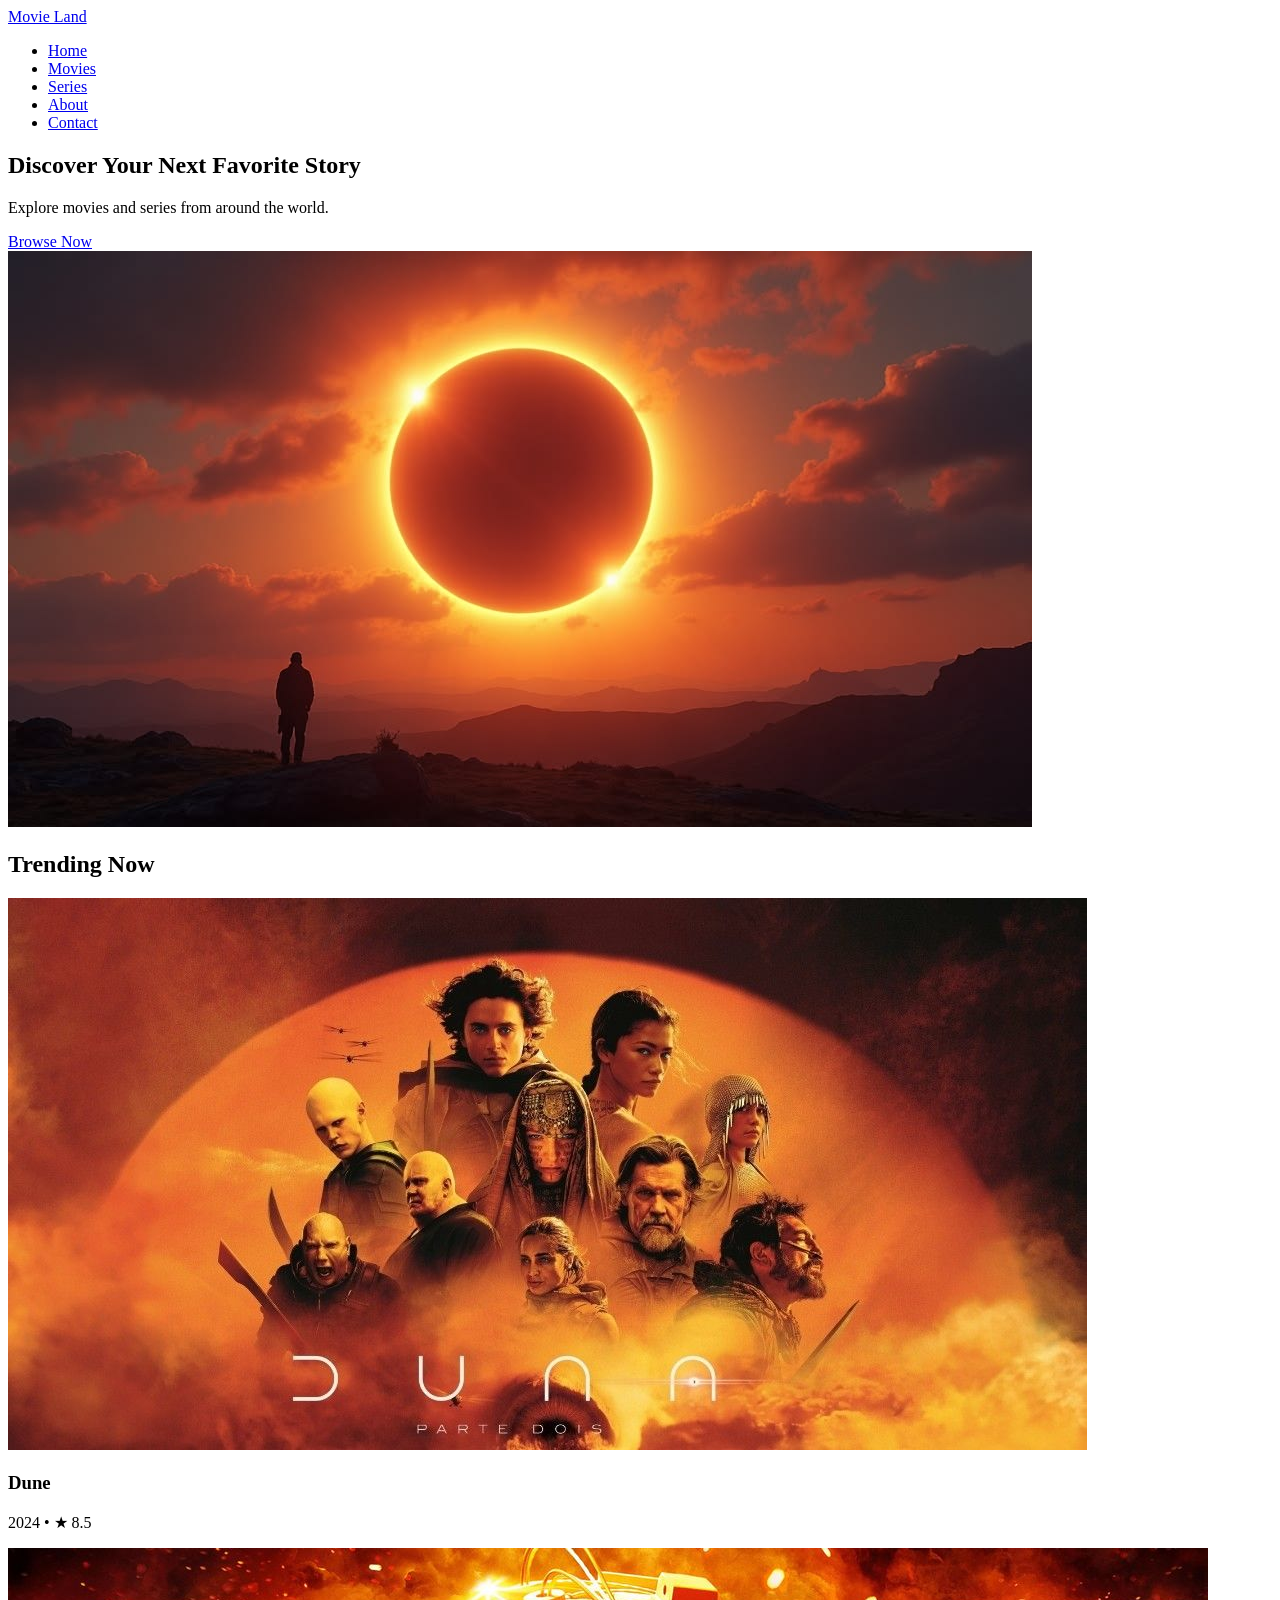
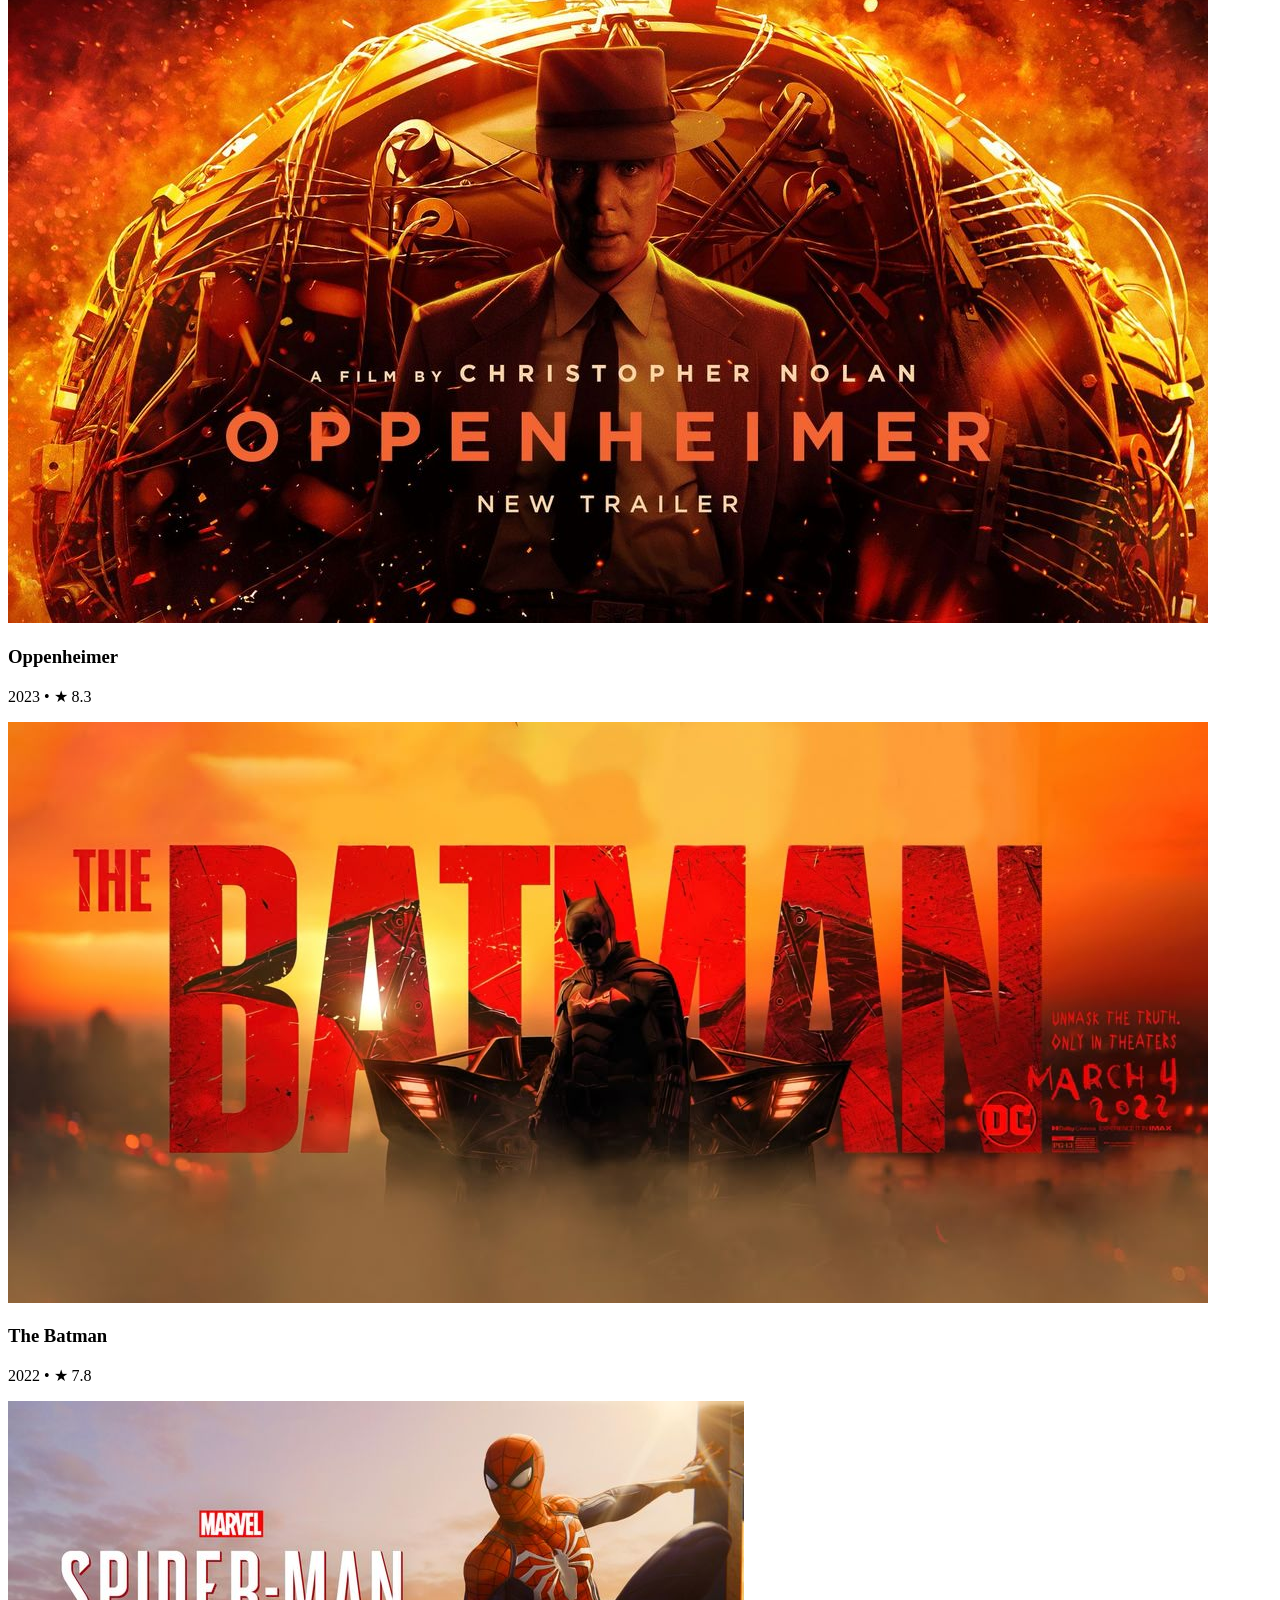
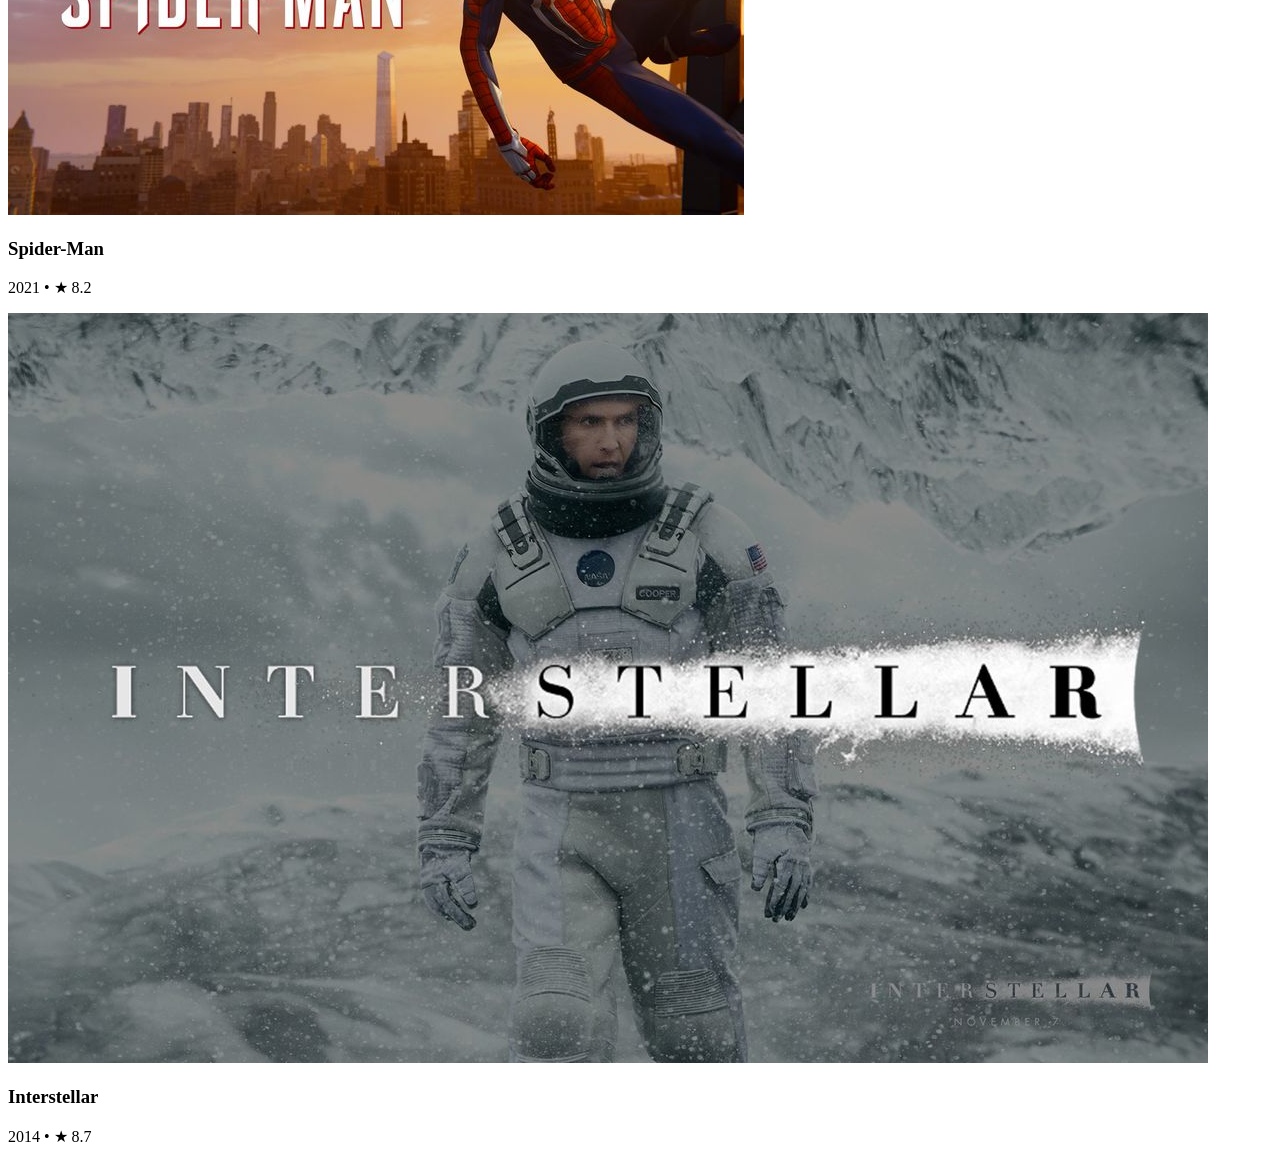
==== index.html @ 24bad9d4 "Add Home page with hero, trending movies" ====
<!DOCTYPE html>
<html lang="en">
<head>
  <meta charset="UTF-8">
  <meta name="viewport" content="width=device-width, initial-scale=1">
  <meta name="description" content="Movie Land - discover trending movies and popular series.">
  <title>Home | Movie Land</title>
  <link rel="preconnect" href="https://fonts.googleapis.com">
  <link rel="preconnect" href="https://fonts.gstatic.com" crossorigin>
  <link href="https://fonts.googleapis.com/css2?family=Inter:wght@400;600;700&display=swap" rel="stylesheet">
  <link href="css/style.css" rel="stylesheet">
</head>
<body>

  <header class="site-header">
    <div class="container">
      <a class="brand" href="index.html">Movie Land</a>
      <nav aria-label="Main navigation">
        <ul class="nav-list">
          <li><a class="active" aria-current="page" href="index.html">Home</a></li>
          <li><a href="movies.html">Movies</a></li>
          <li><a href="series.html">Series</a></li>
          <li><a href="about.html">About</a></li>
          <li><a href="contact.html">Contact</a></li>
        </ul>
      </nav>
    </div>
  </header>

  <main>
    <section class="hero">
      <div class="container hero-inner">
        <div class="hero-text">
          <h1>Discover Your Next Favorite Story</h1>
          <p class="lead-text">Explore movies and series from around the world.</p>
          <a class="btn-accent" href="movies.html">Browse Now</a>
        </div>
        <img class="artwork hero-img" src="images/front.jpg" alt="A lone traveler on a dark mountain ridge under an eclipse">
      </div>
    </section>

    <section class="container section" id="trending">
      <h2 class="section-title">Trending Now</h2>
      <div class="card-grid">
        <article class="movie-card">
          <img class="artwork" src="images/Dune2.jpg" alt="Poster of Dune: Part Two">
          <h3>Dune</h3>
          <p class="card-meta">2024 &bull; <span class="star">&#9733;</span> 8.5</p>
        </article>
        <article class="movie-card">
          <img class="artwork" src="images/oppenheimer.jpg" alt="Poster of Oppenheimer">
          <h3>Oppenheimer</h3>
          <p class="card-meta">2023 &bull; <span class="star">&#9733;</span> 8.3</p>
        </article>
        <article class="movie-card">
          <img class="artwork" src="images/The_Batman.jpg" alt="Poster of The Batman">
          <h3>The Batman</h3>
          <p class="card-meta">2022 &bull; <span class="star">&#9733;</span> 7.8</p>
        </article>
        <article class="movie-card">
          <img class="artwork" src="images/Spider_Man.jpg" alt="Poster of Spider-Man: No Way Home">
          <h3>Spider-Man</h3>
          <p class="card-meta">2021 &bull; <span class="star">&#9733;</span> 8.2</p>
        </article>
        <article class="movie-card">
          <img class="artwork" src="images/Interstellar.jpg" alt="Poster of Interstellar">
          <h3>Interstellar</h3>
          <p class="card-meta">2014 &bull; <span class="star">&#9733;</span> 8.7</p>
        </article>
      </div>
    </section>

    
  </main>

 

</body>
</html>
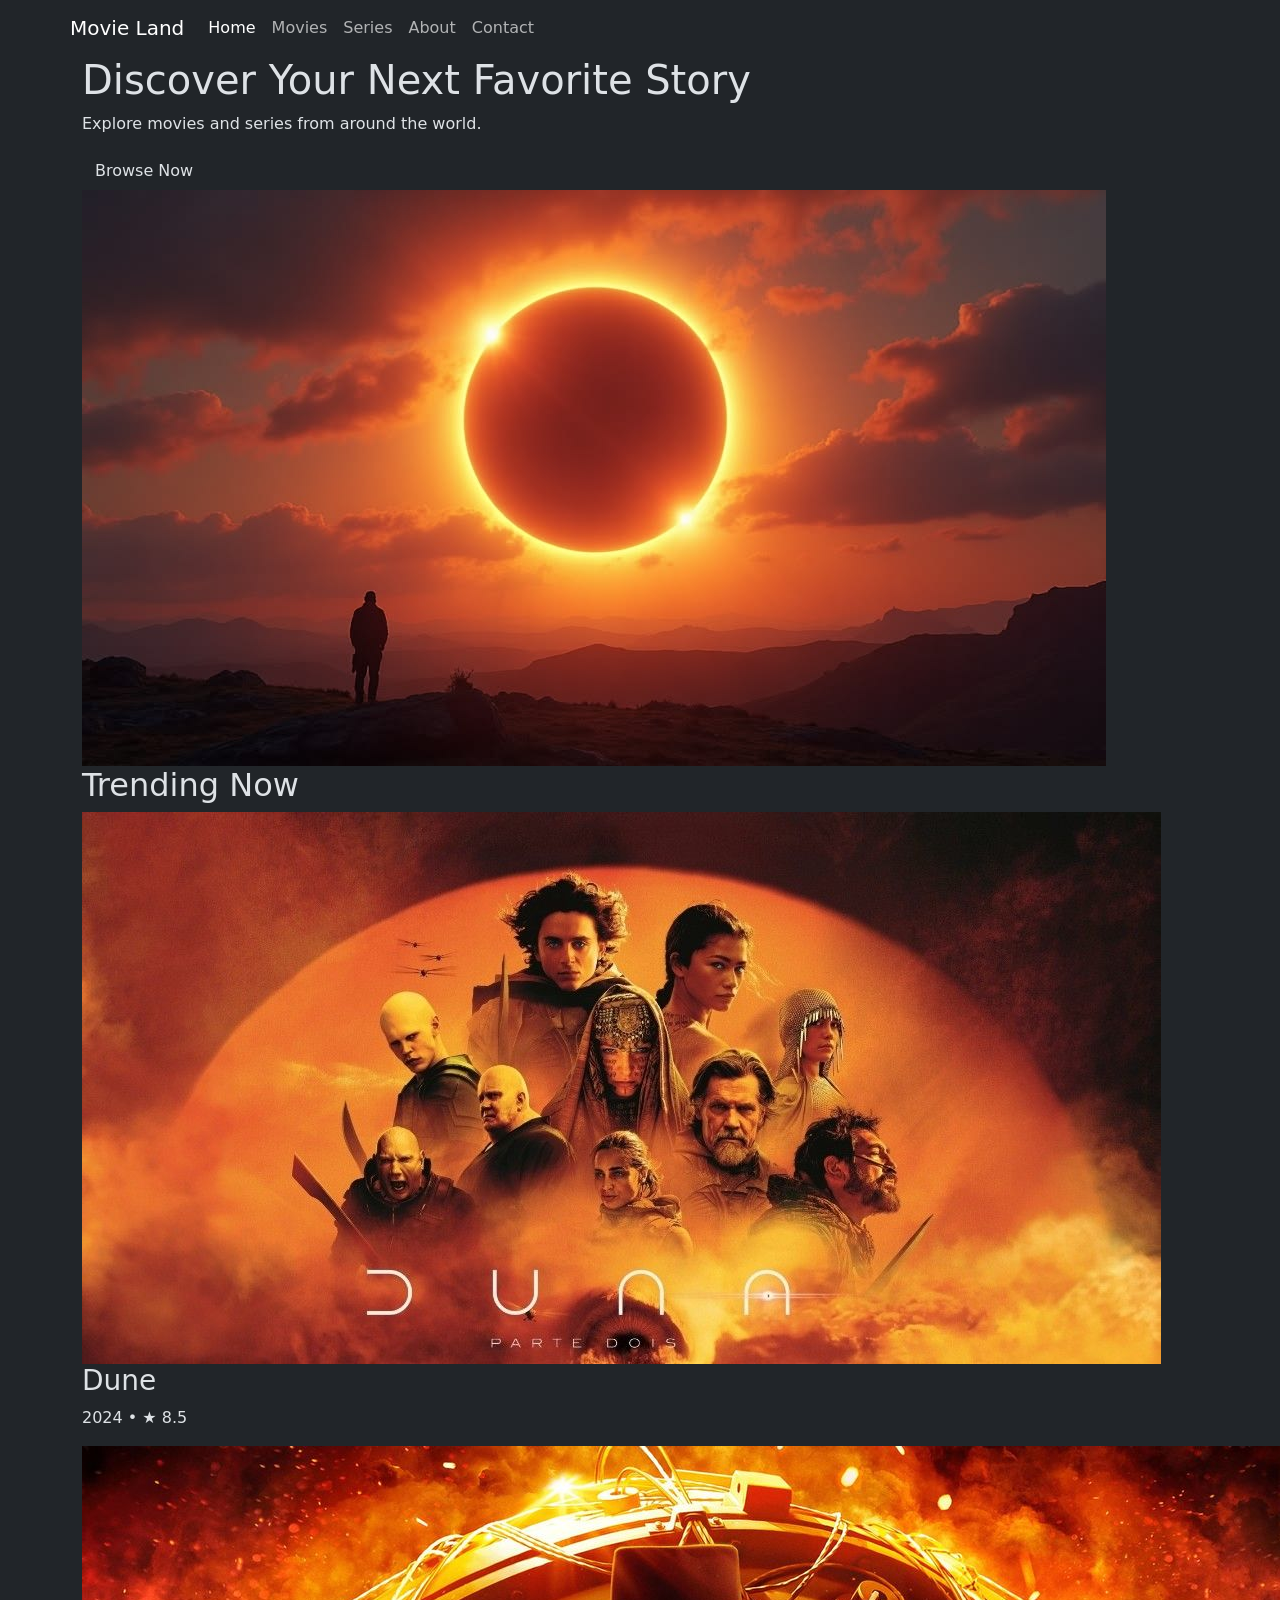
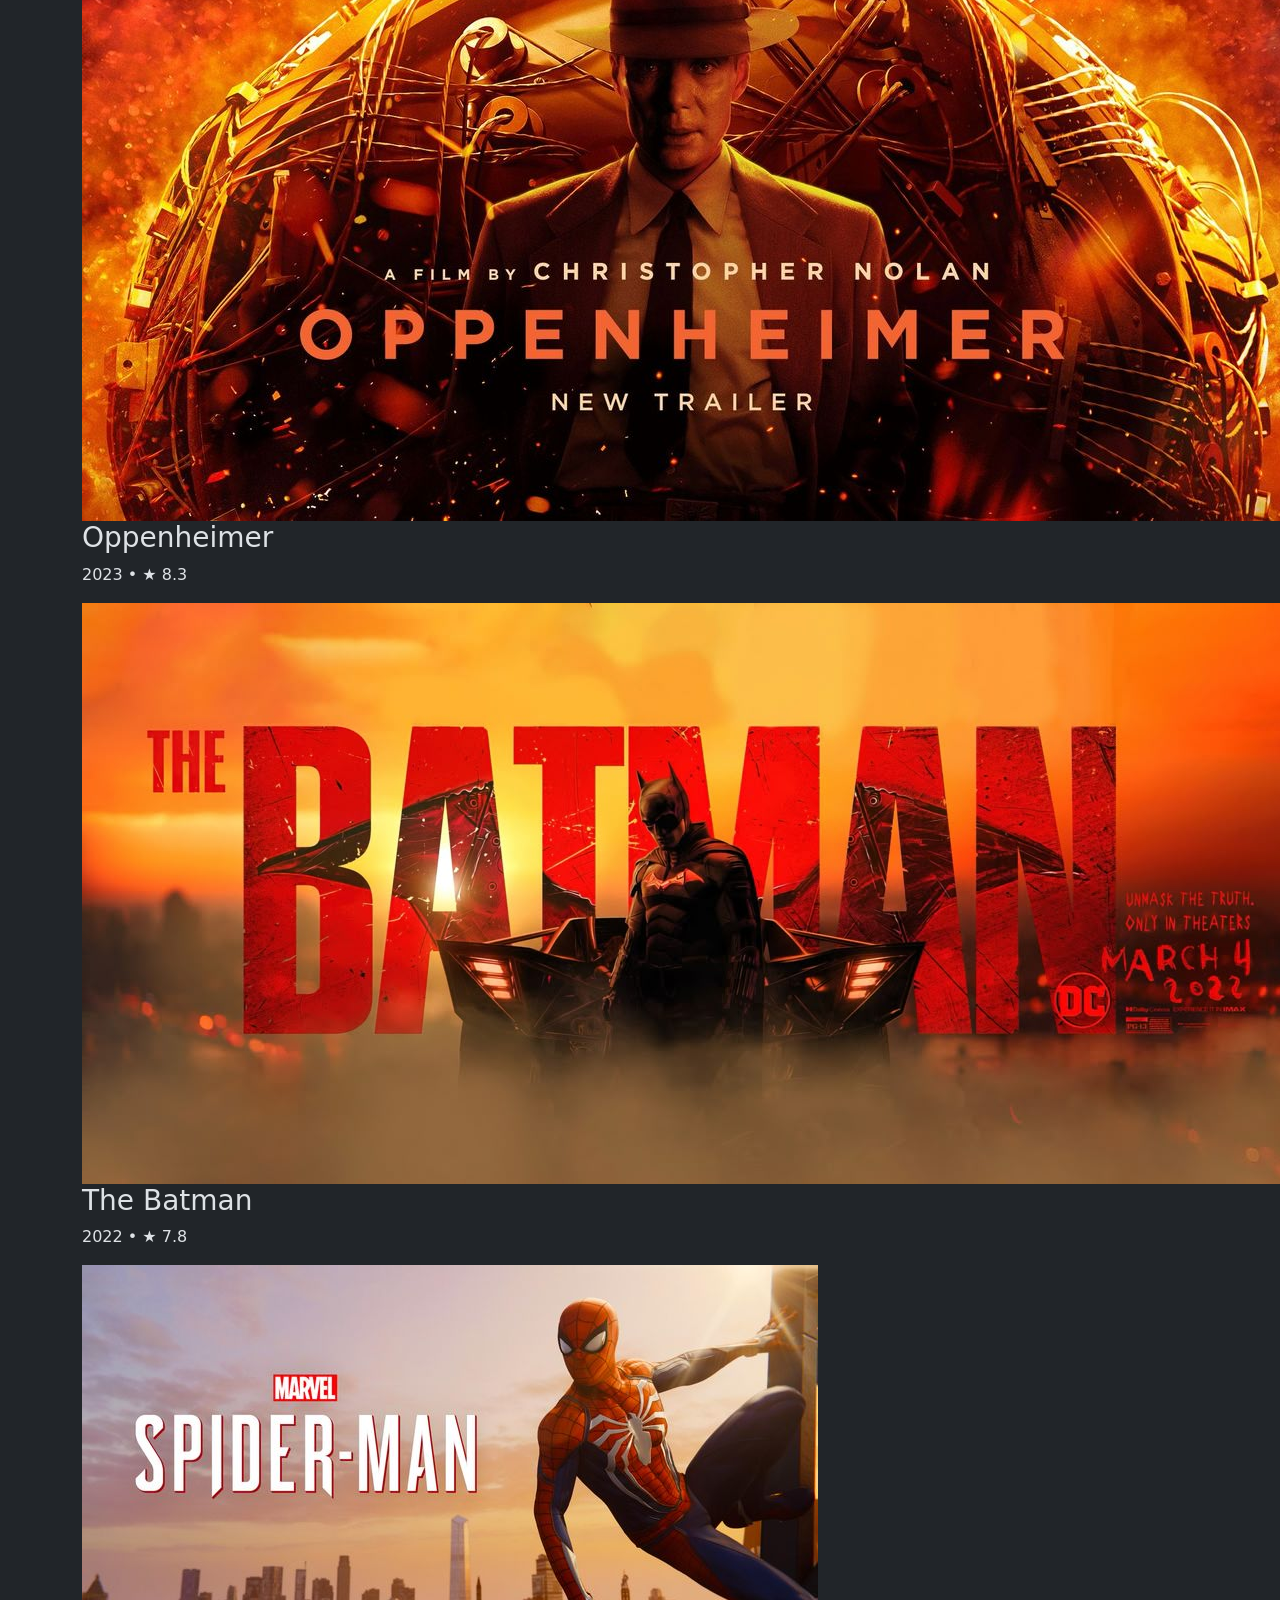
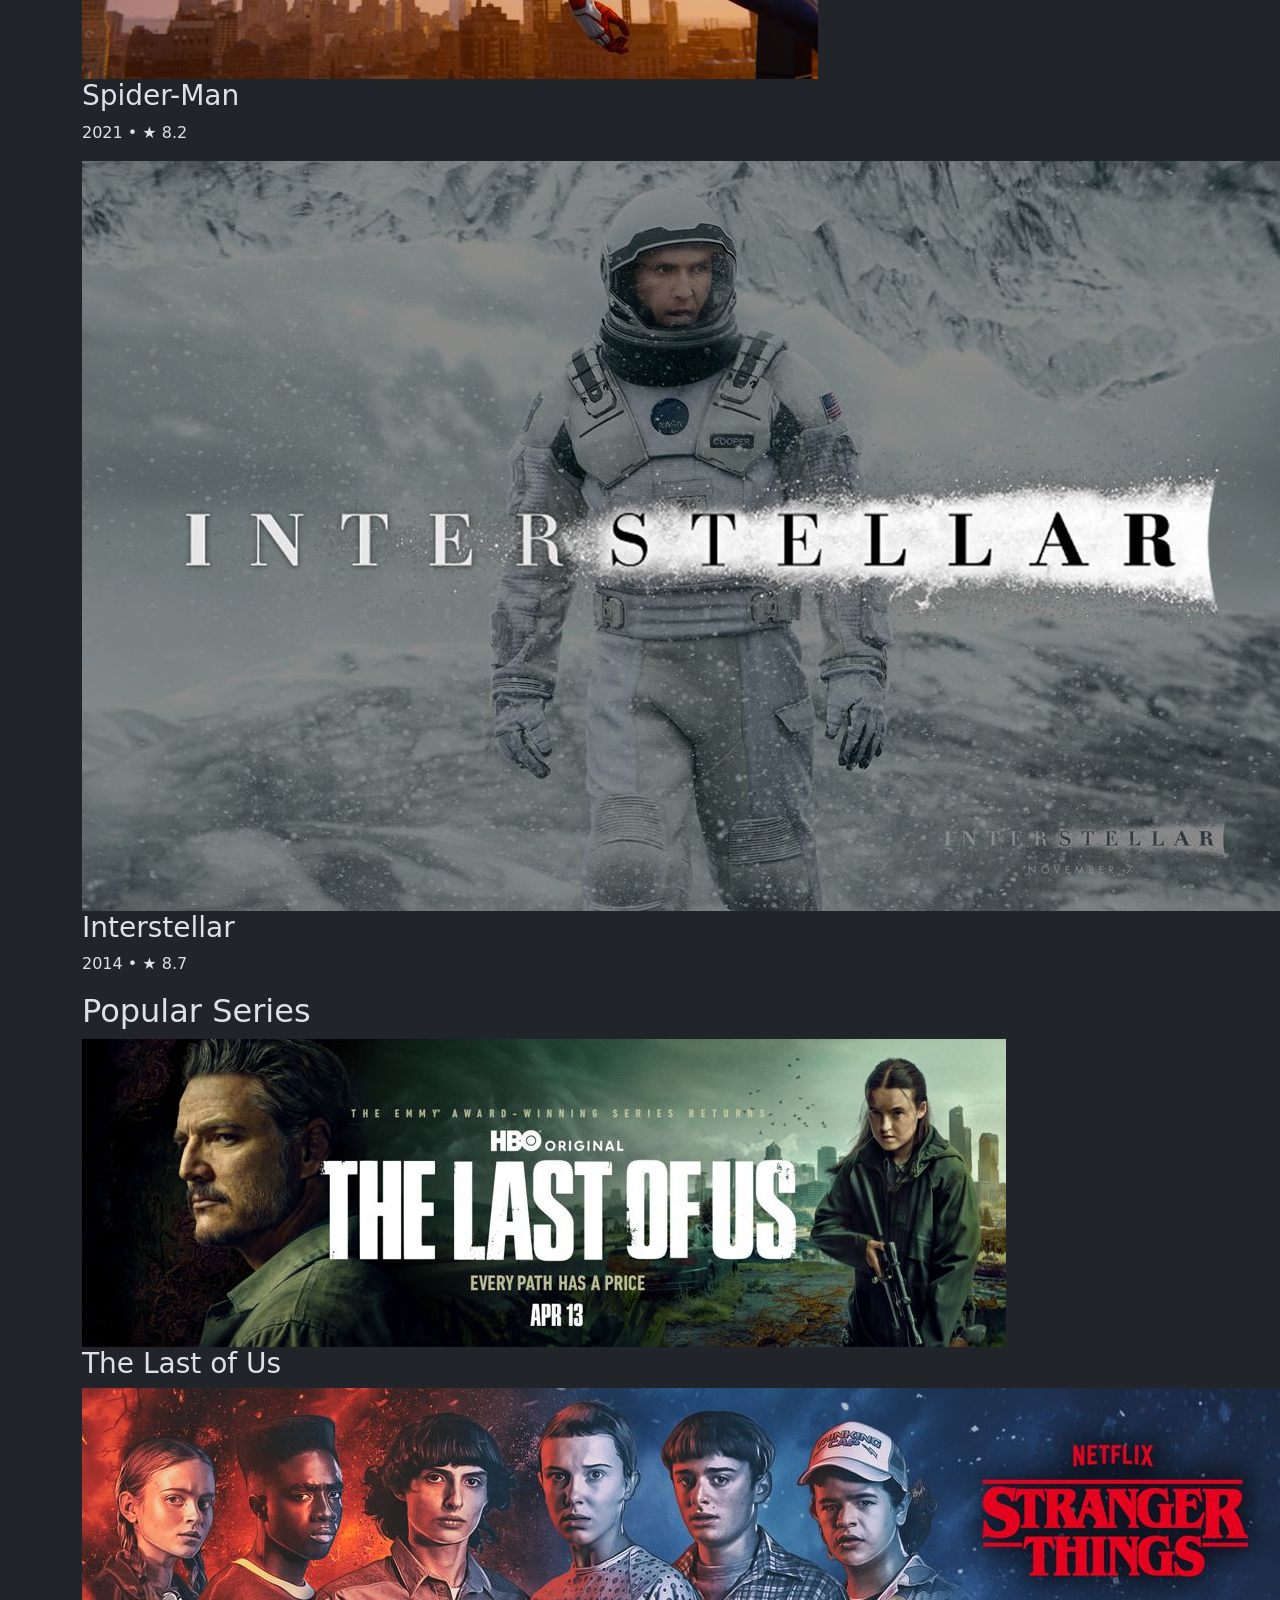
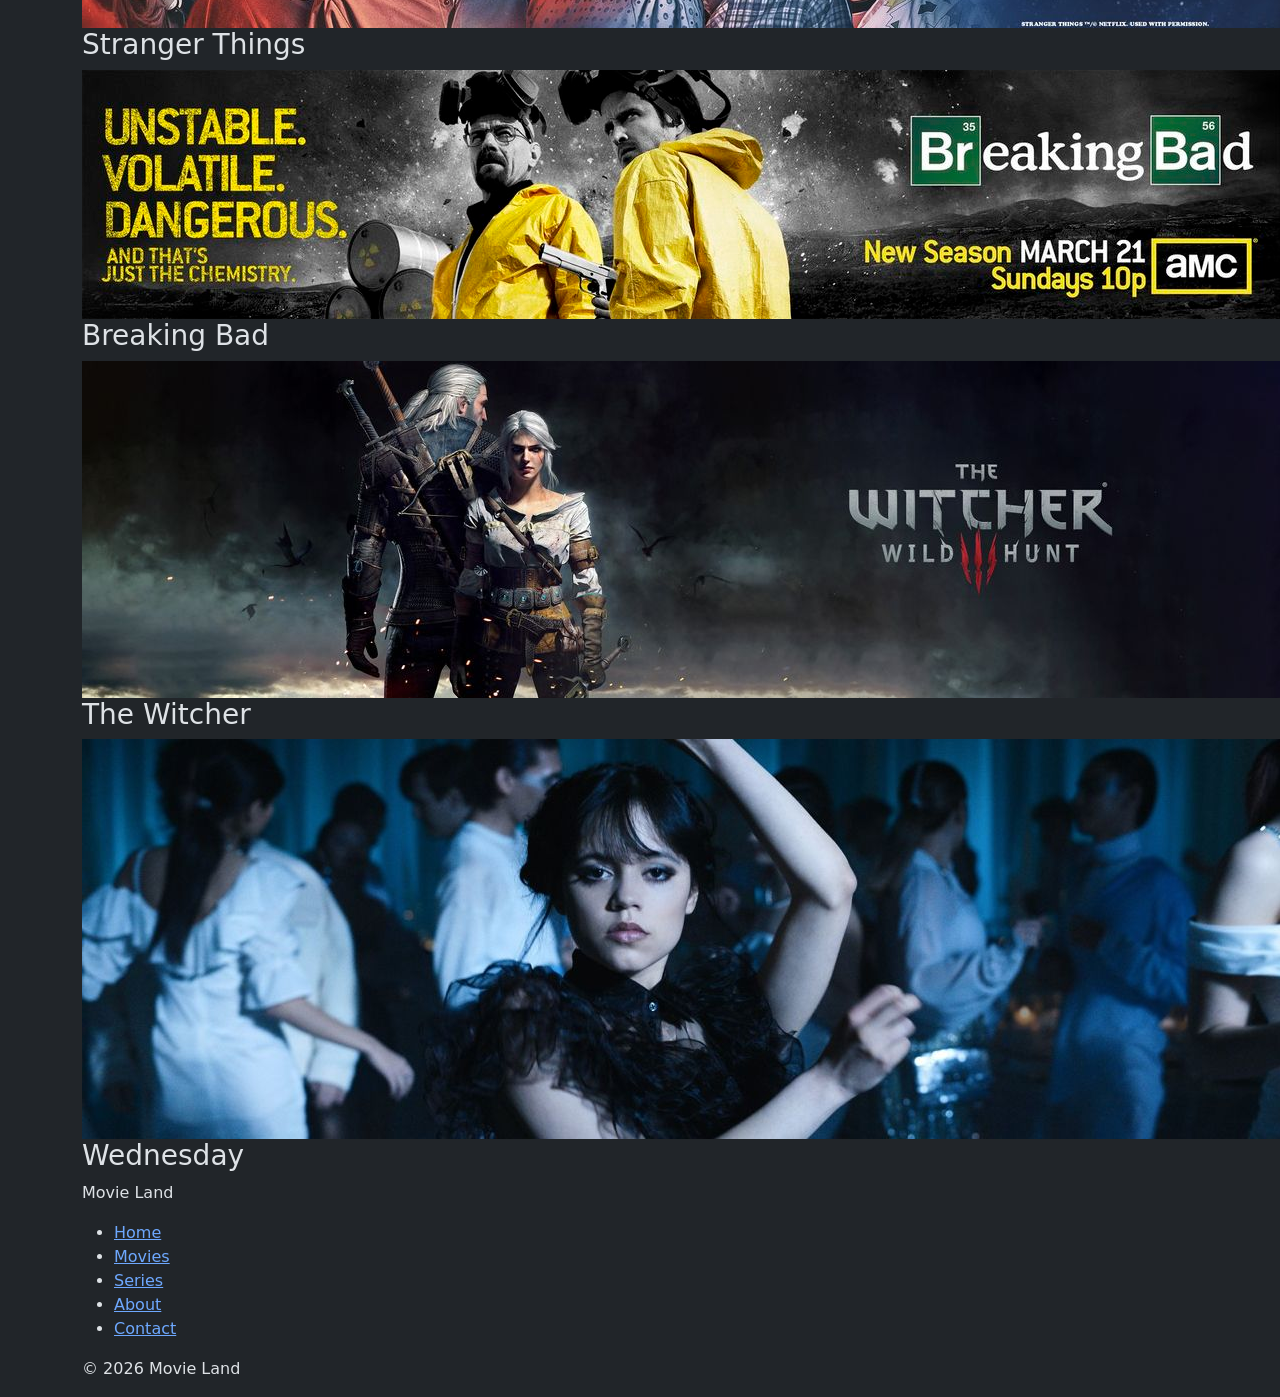
==== commit 9800cb4c: "add Popular Series and footer" ====
--- a/index.html
+++ b/index.html
@@ -1,5 +1,5 @@
 <!DOCTYPE html>
-<html lang="en">
+<html lang="en" data-bs-theme="dark">
 <head>
   <meta charset="UTF-8">
   <meta name="viewport" content="width=device-width, initial-scale=1">
@@ -8,32 +8,36 @@
   <link rel="preconnect" href="https://fonts.googleapis.com">
   <link rel="preconnect" href="https://fonts.gstatic.com" crossorigin>
   <link href="https://fonts.googleapis.com/css2?family=Inter:wght@400;600;700&display=swap" rel="stylesheet">
+  <link href="https://cdn.jsdelivr.net/npm/bootstrap@5.3.3/dist/css/bootstrap.min.css" rel="stylesheet">
   <link href="css/style.css" rel="stylesheet">
 </head>
-<body>
+<body class="d-flex flex-column min-vh-100">
 
   <header class="site-header">
-    <div class="container">
-      <a class="brand" href="index.html">Movie Land</a>
-      <nav aria-label="Main navigation">
-        <ul class="nav-list">
-          <li><a class="active" aria-current="page" href="index.html">Home</a></li>
-          <li><a href="movies.html">Movies</a></li>
-          <li><a href="series.html">Series</a></li>
-          <li><a href="about.html">About</a></li>
-          <li><a href="contact.html">Contact</a></li>
+    <nav class="navbar navbar-expand-lg container" aria-label="Main navigation">
+      <a class="navbar-brand brand" href="index.html">Movie Land</a>
+      <button class="navbar-toggler" type="button" data-bs-toggle="collapse" data-bs-target="#mainNav" aria-controls="mainNav" aria-expanded="false" aria-label="Toggle navigation">
+        <span class="navbar-toggler-icon"></span>
+      </button>
+      <div class="collapse navbar-collapse" id="mainNav">
+        <ul class="navbar-nav">
+          <li class="nav-item"><a class="nav-link active" href="index.html" aria-current="page">Home</a></li>
+          <li class="nav-item"><a class="nav-link" href="movies.html">Movies</a></li>
+          <li class="nav-item"><a class="nav-link" href="series.html">Series</a></li>
+          <li class="nav-item"><a class="nav-link" href="about.html">About</a></li>
+          <li class="nav-item"><a class="nav-link" href="contact.html">Contact</a></li>
         </ul>
-      </nav>
-    </div>
+      </div>
+    </nav>
   </header>
 
-  <main>
+  <main class="flex-grow-1">
     <section class="hero">
       <div class="container hero-inner">
         <div class="hero-text">
           <h1>Discover Your Next Favorite Story</h1>
           <p class="lead-text">Explore movies and series from around the world.</p>
-          <a class="btn-accent" href="movies.html">Browse Now</a>
+          <a class="btn btn-accent" href="movies.html">Browse Now</a>
         </div>
         <img class="artwork hero-img" src="images/front.jpg" alt="A lone traveler on a dark mountain ridge under an eclipse">
       </div>
@@ -70,10 +74,48 @@
       </div>
     </section>
 
-    
+    <section class="container section" id="popular-series">
+      <h2 class="section-title">Popular Series</h2>
+      <div class="card-grid">
+        <article class="series-card">
+          <img class="artwork artwork-wide" src="images/The Last of Us.jpg" alt="Scene from The Last of Us">
+          <h3>The Last of Us</h3>
+        </article>
+        <article class="series-card">
+          <img class="artwork artwork-wide" src="images/Stranger Things.jpg" alt="Scene from Stranger Things">
+          <h3>Stranger Things</h3>
+        </article>
+        <article class="series-card">
+          <img class="artwork artwork-wide" src="images/Breaking Bad.jpg" alt="Scene from Breaking Bad">
+          <h3>Breaking Bad</h3>
+        </article>
+        <article class="series-card">
+          <img class="artwork artwork-wide" src="images/The Witcher.jpg" alt="Scene from The Witcher">
+          <h3>The Witcher</h3>
+        </article>
+        <article class="series-card">
+          <img class="artwork artwork-wide" src="images/Wednesday.jpg" alt="Scene from Wednesday">
+          <h3>Wednesday</h3>
+        </article>
+      </div>
+    </section>
   </main>
 
- 
+  <footer class="site-footer">
+    <div class="container footer-inner">
+      <p class="footer-brand">Movie Land</p>
+      <nav aria-label="Footer navigation">
+        <ul class="footer-links">
+          <li><a href="index.html">Home</a></li>
+          <li><a href="movies.html">Movies</a></li>
+          <li><a href="series.html">Series</a></li>
+          <li><a href="about.html">About</a></li>
+          <li><a href="contact.html">Contact</a></li>
+        </ul>
+      </nav>
+      <p class="copyright">&copy; 2026 Movie Land</p>
+    </div>
+  </footer>
 
 </body>
-</html>+</html>
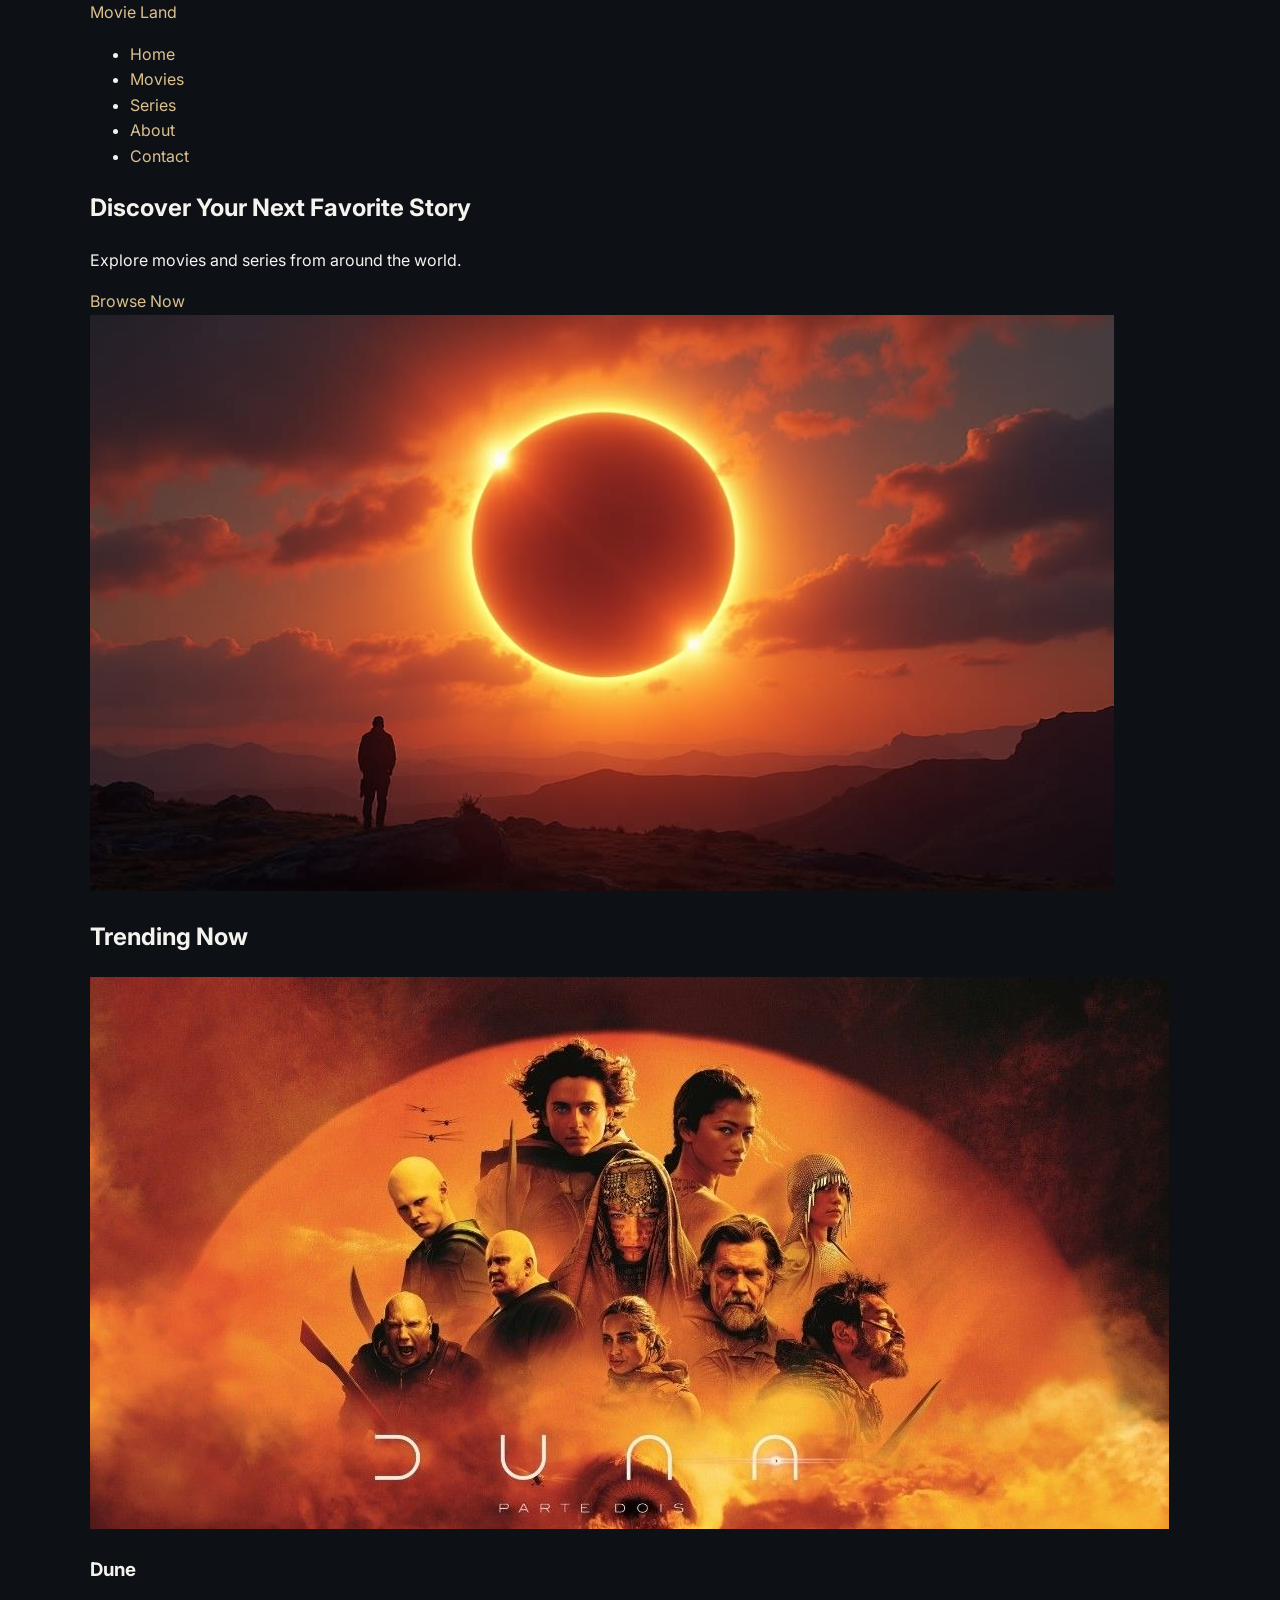
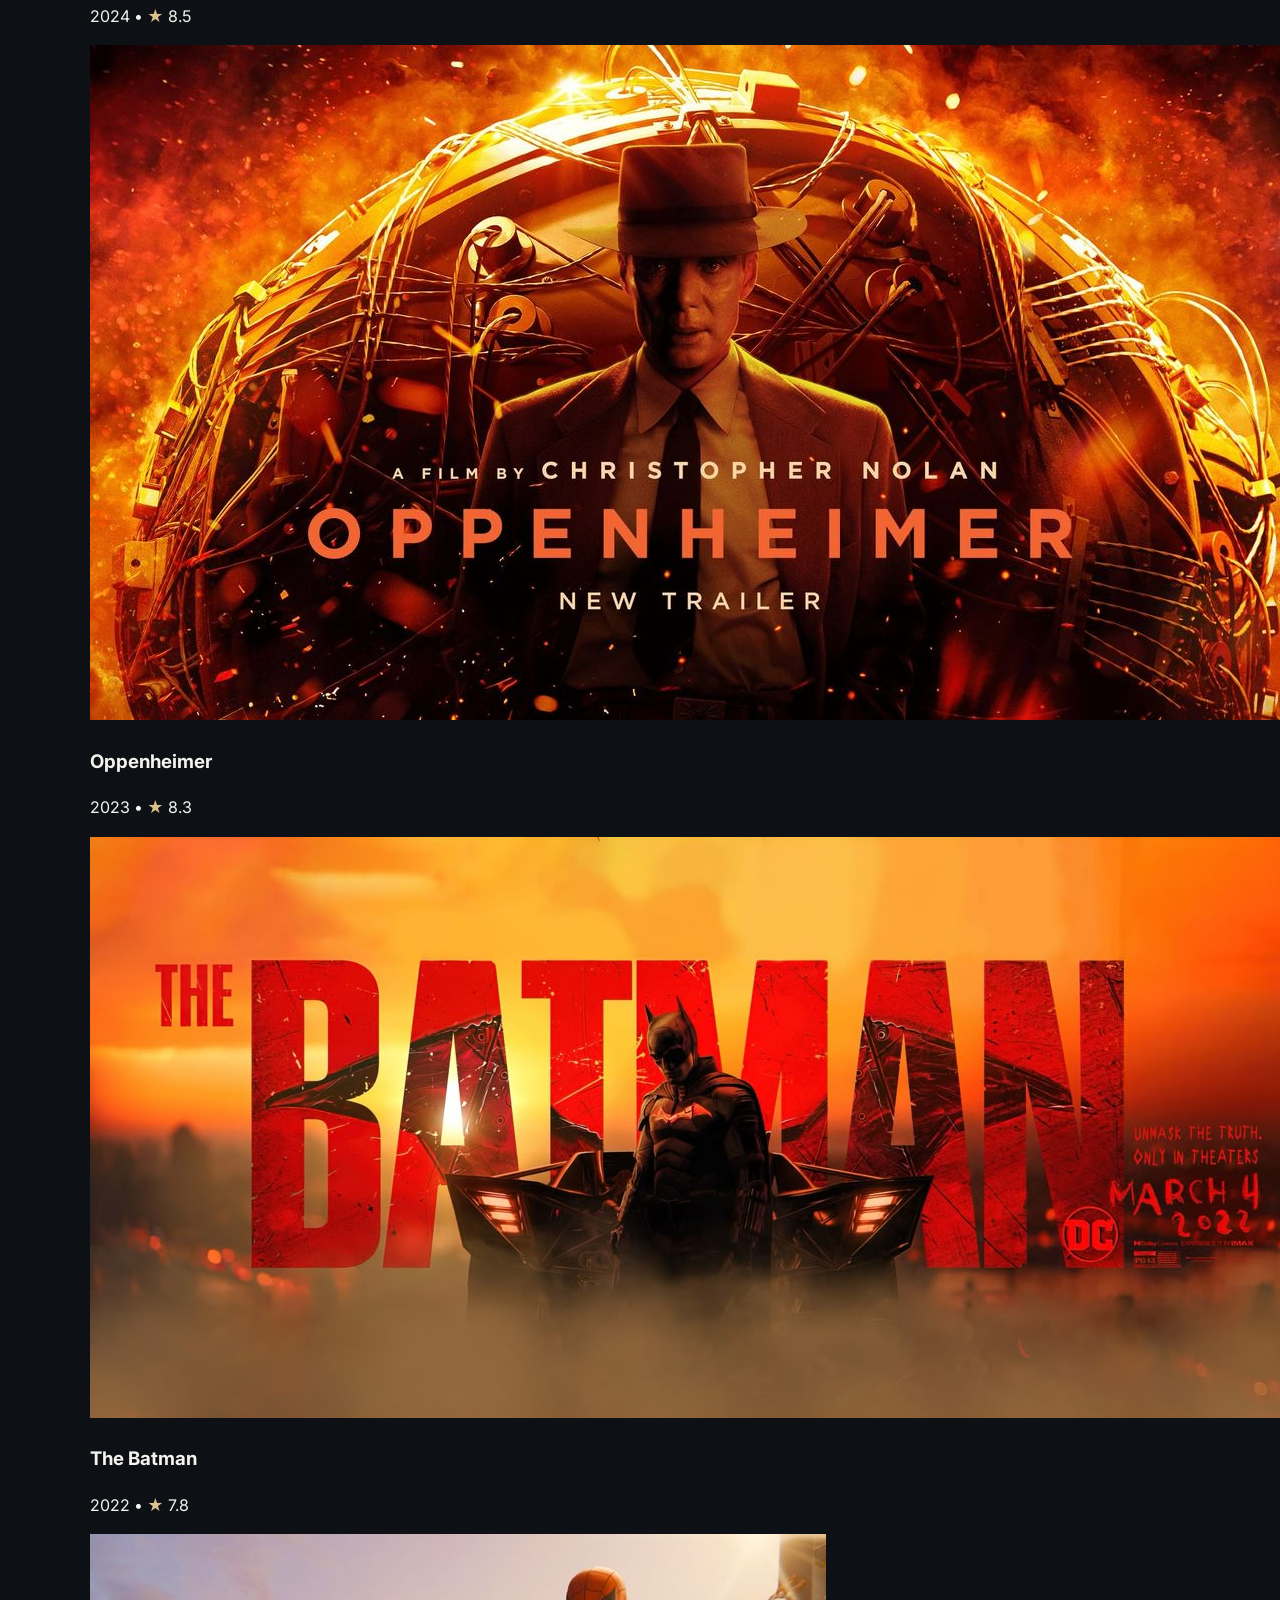
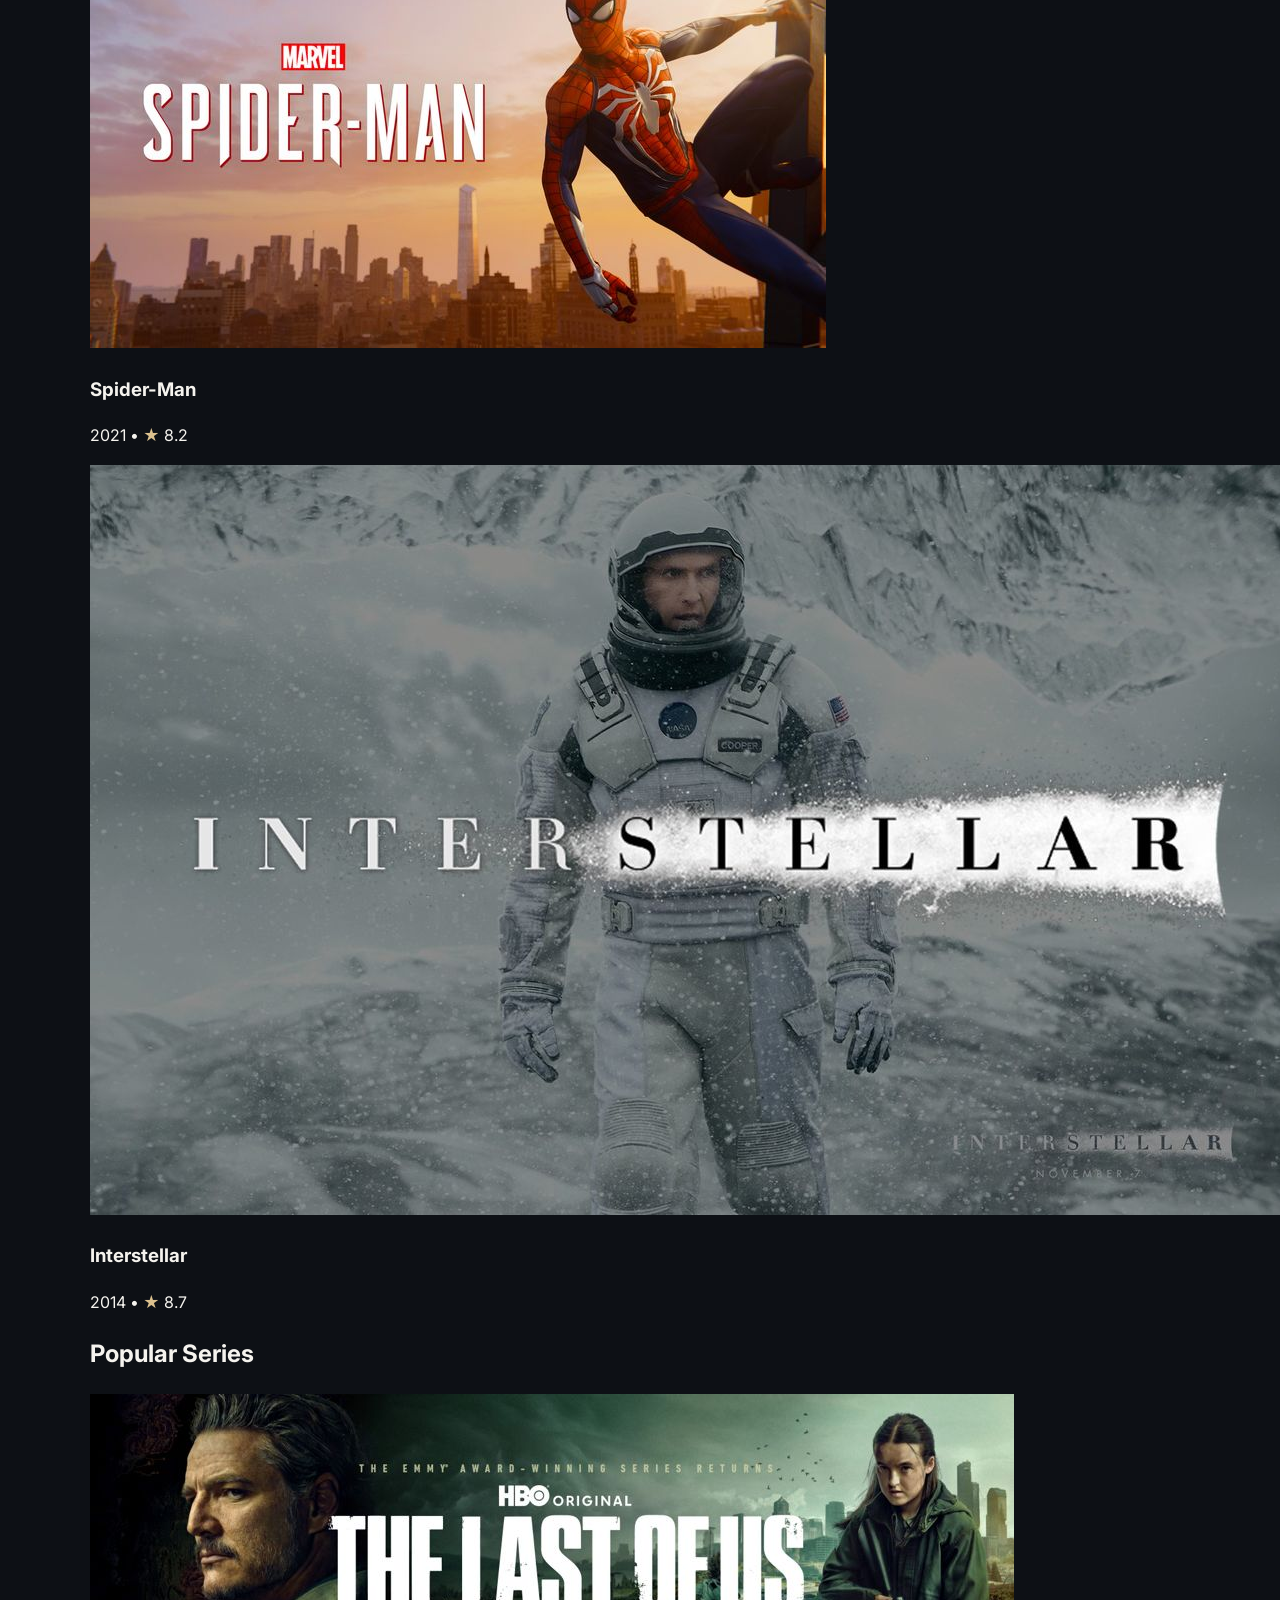
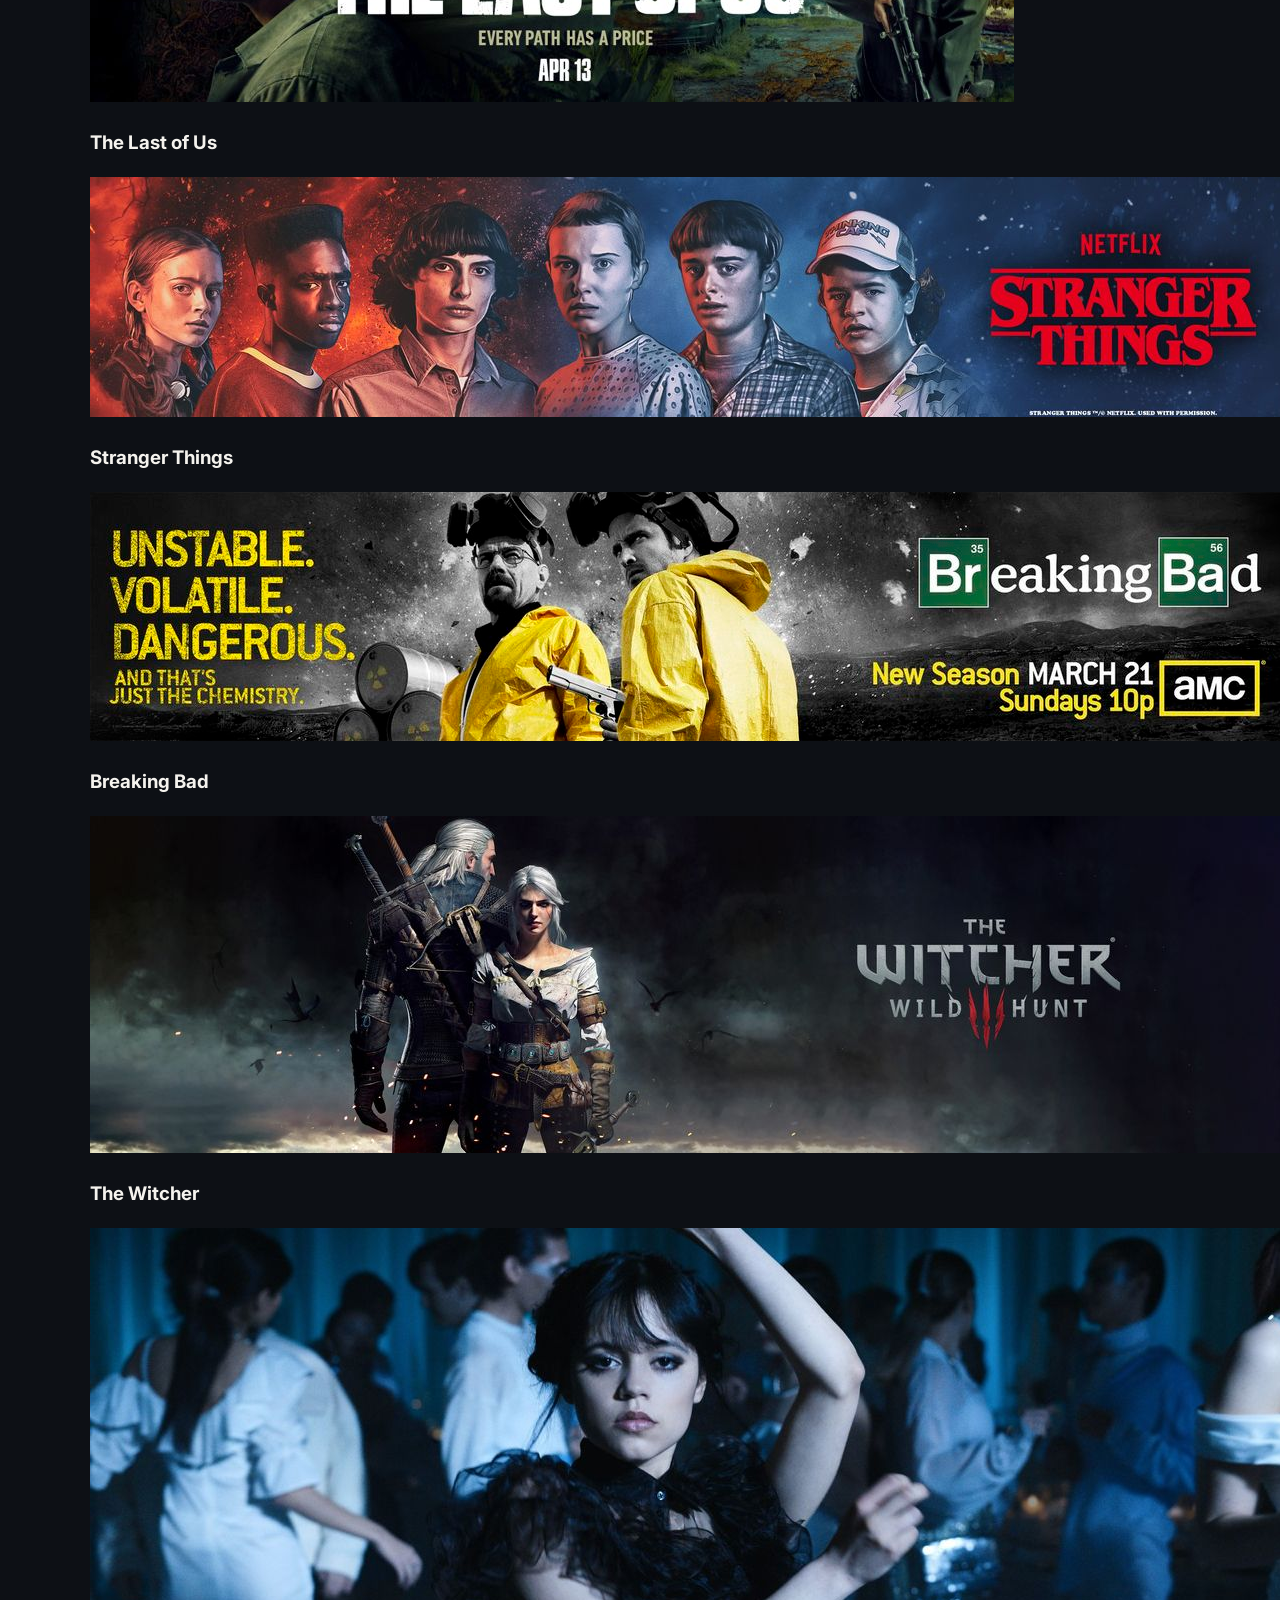
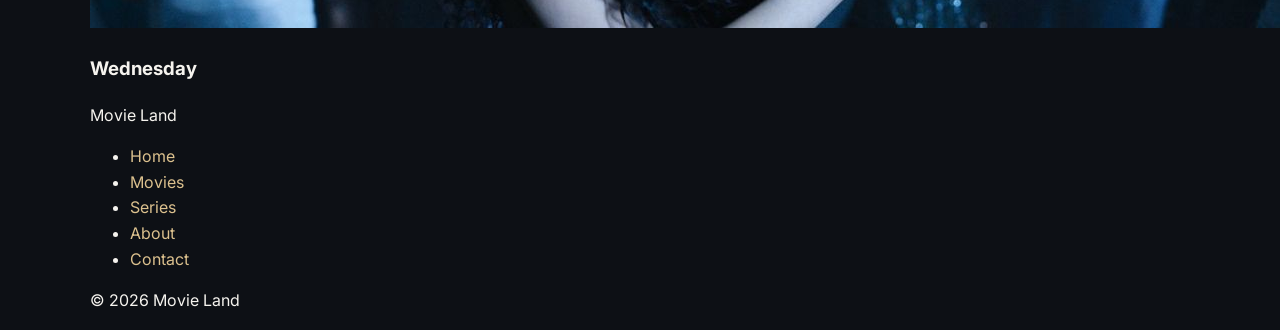
==== commit b37ef88c: "change index" ====
--- a/index.html
+++ b/index.html
@@ -1,5 +1,5 @@
 <!DOCTYPE html>
-<html lang="en" data-bs-theme="dark">
+<html lang="en">
 <head>
   <meta charset="UTF-8">
   <meta name="viewport" content="width=device-width, initial-scale=1">
@@ -8,36 +8,32 @@
   <link rel="preconnect" href="https://fonts.googleapis.com">
   <link rel="preconnect" href="https://fonts.gstatic.com" crossorigin>
   <link href="https://fonts.googleapis.com/css2?family=Inter:wght@400;600;700&display=swap" rel="stylesheet">
-  <link href="https://cdn.jsdelivr.net/npm/bootstrap@5.3.3/dist/css/bootstrap.min.css" rel="stylesheet">
   <link href="css/style.css" rel="stylesheet">
 </head>
-<body class="d-flex flex-column min-vh-100">
+<body>
 
   <header class="site-header">
-    <nav class="navbar navbar-expand-lg container" aria-label="Main navigation">
-      <a class="navbar-brand brand" href="index.html">Movie Land</a>
-      <button class="navbar-toggler" type="button" data-bs-toggle="collapse" data-bs-target="#mainNav" aria-controls="mainNav" aria-expanded="false" aria-label="Toggle navigation">
-        <span class="navbar-toggler-icon"></span>
-      </button>
-      <div class="collapse navbar-collapse" id="mainNav">
-        <ul class="navbar-nav">
-          <li class="nav-item"><a class="nav-link active" href="index.html" aria-current="page">Home</a></li>
-          <li class="nav-item"><a class="nav-link" href="movies.html">Movies</a></li>
-          <li class="nav-item"><a class="nav-link" href="series.html">Series</a></li>
-          <li class="nav-item"><a class="nav-link" href="about.html">About</a></li>
-          <li class="nav-item"><a class="nav-link" href="contact.html">Contact</a></li>
+    <div class="container">
+      <a class="brand" href="index.html">Movie Land</a>
+      <nav aria-label="Main navigation">
+        <ul class="nav-list">
+          <li><a class="active" aria-current="page" href="index.html">Home</a></li>
+          <li><a href="movies.html">Movies</a></li>
+          <li><a href="series.html">Series</a></li>
+          <li><a href="about.html">About</a></li>
+          <li><a href="contact.html">Contact</a></li>
         </ul>
-      </div>
-    </nav>
+      </nav>
+    </div>
   </header>
 
-  <main class="flex-grow-1">
+  <main>
     <section class="hero">
       <div class="container hero-inner">
         <div class="hero-text">
           <h1>Discover Your Next Favorite Story</h1>
           <p class="lead-text">Explore movies and series from around the world.</p>
-          <a class="btn btn-accent" href="movies.html">Browse Now</a>
+          <a class="btn-accent" href="movies.html">Browse Now</a>
         </div>
         <img class="artwork hero-img" src="images/front.jpg" alt="A lone traveler on a dark mountain ridge under an eclipse">
       </div>
@@ -118,4 +114,4 @@
   </footer>
 
 </body>
-</html>
+</html>
--- a/css/style.css
+++ b/css/style.css
@@ -0,0 +1,47 @@
+:root {
+  --bg: #0d1015;
+  --surface: #151a21;
+  --field: #1a1f27;
+  --border: #2d323a;
+  --text: #f5f3ee;
+  --muted: #a4a8b0;
+  --accent: #dcc18e;
+  --accent-dark: #171714;
+}
+
+body {
+  margin: 0;
+  font-family: "Inter", sans-serif;
+  background-color: var(--bg);
+  color: var(--text);
+  line-height: 1.6;
+}
+
+h1,
+h2,
+h3 {
+  font-weight: 700;
+}
+
+a {
+  color: var(--accent);
+  text-decoration: none;
+}
+
+a:hover {
+  color: var(--text);
+}
+
+.muted {
+  color: var(--muted);
+}
+
+.star {
+  color: var(--accent);
+}
+
+.container {
+  max-width: 1100px;
+  margin: 0 auto;
+  padding: 0 20px;
+}
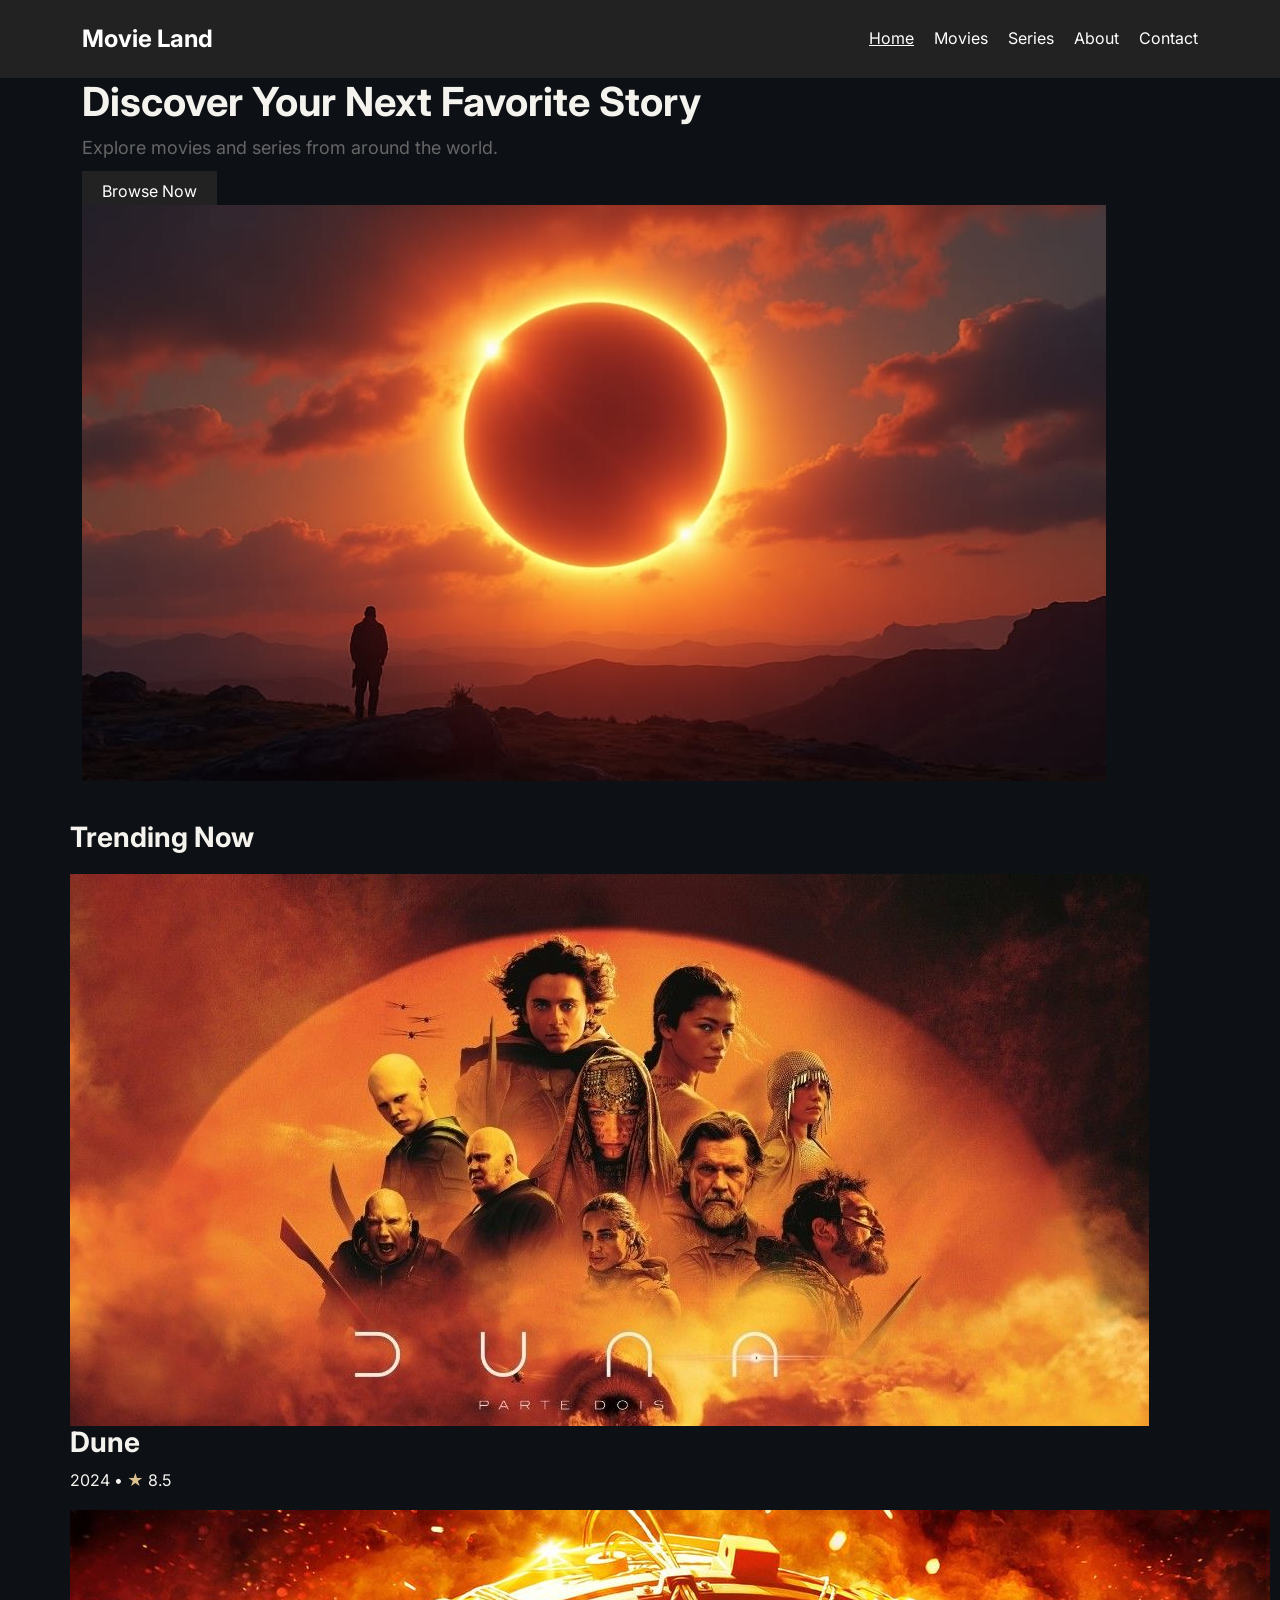
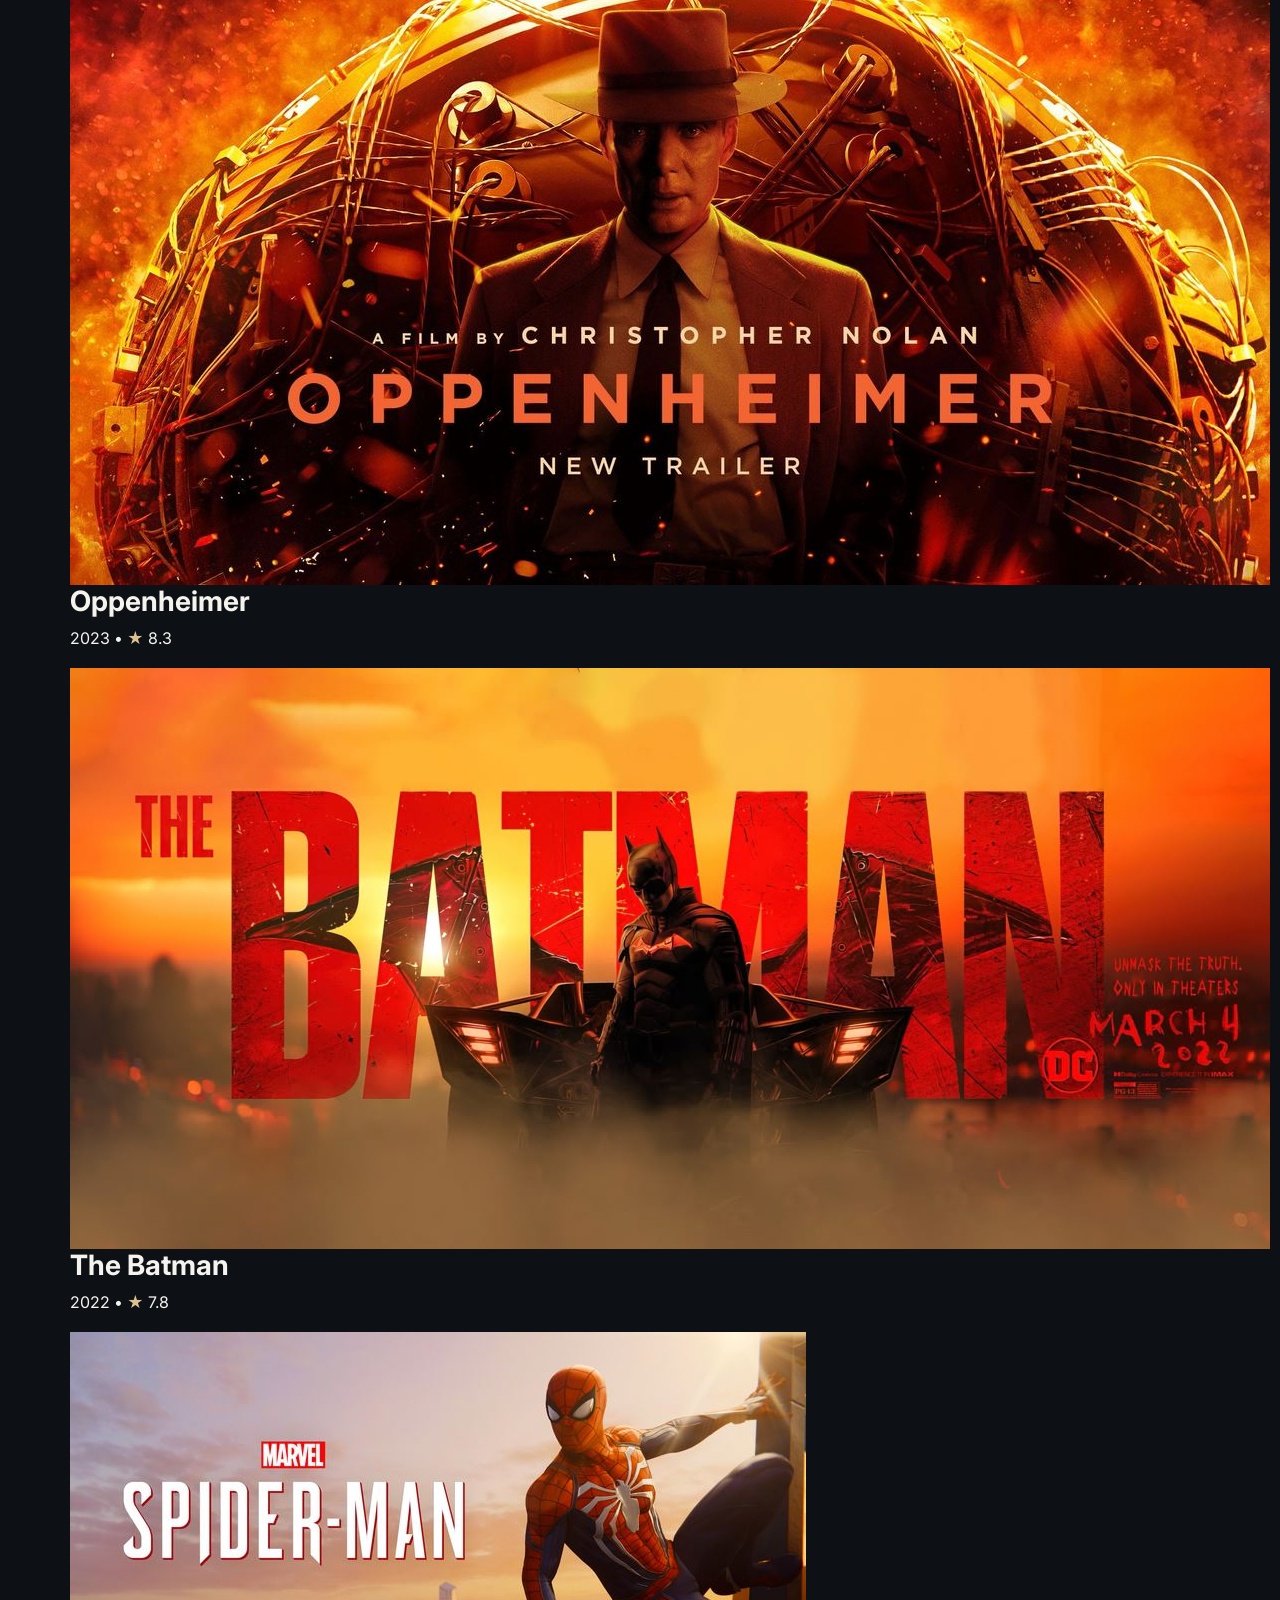
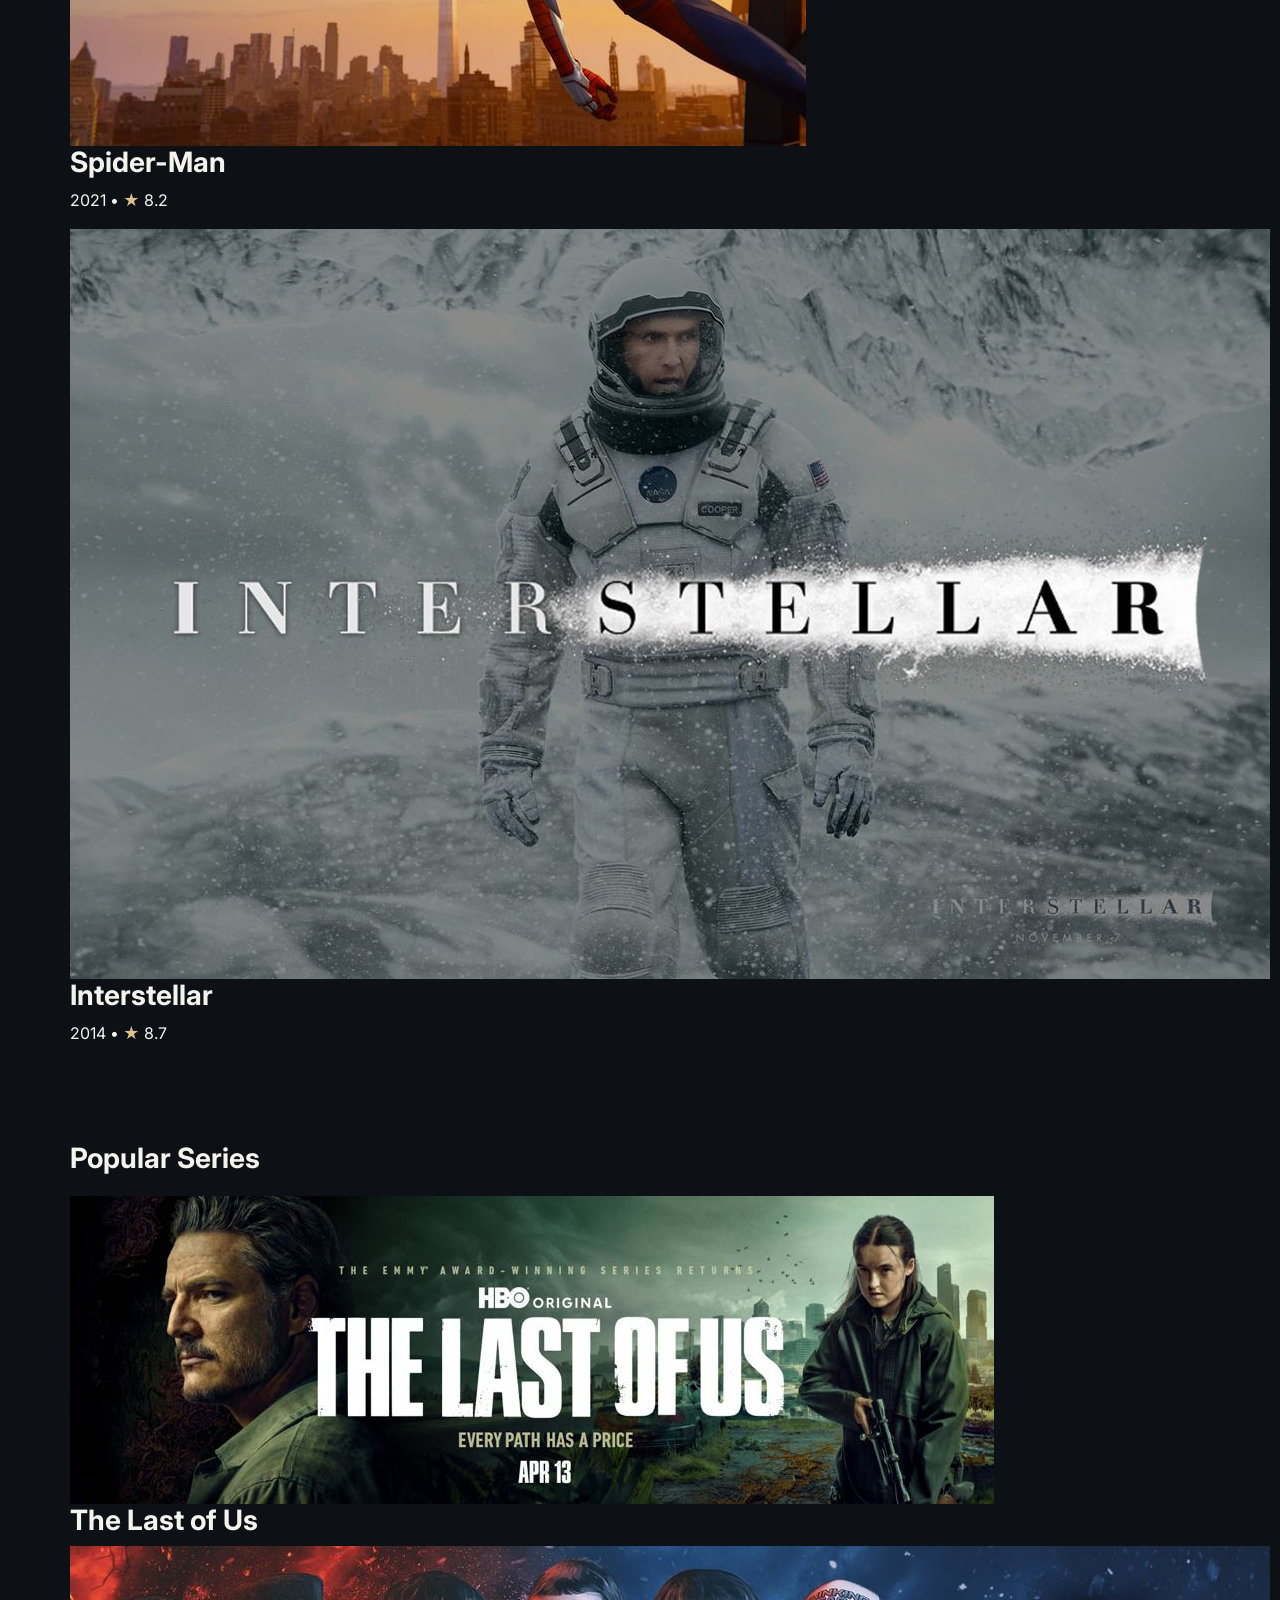
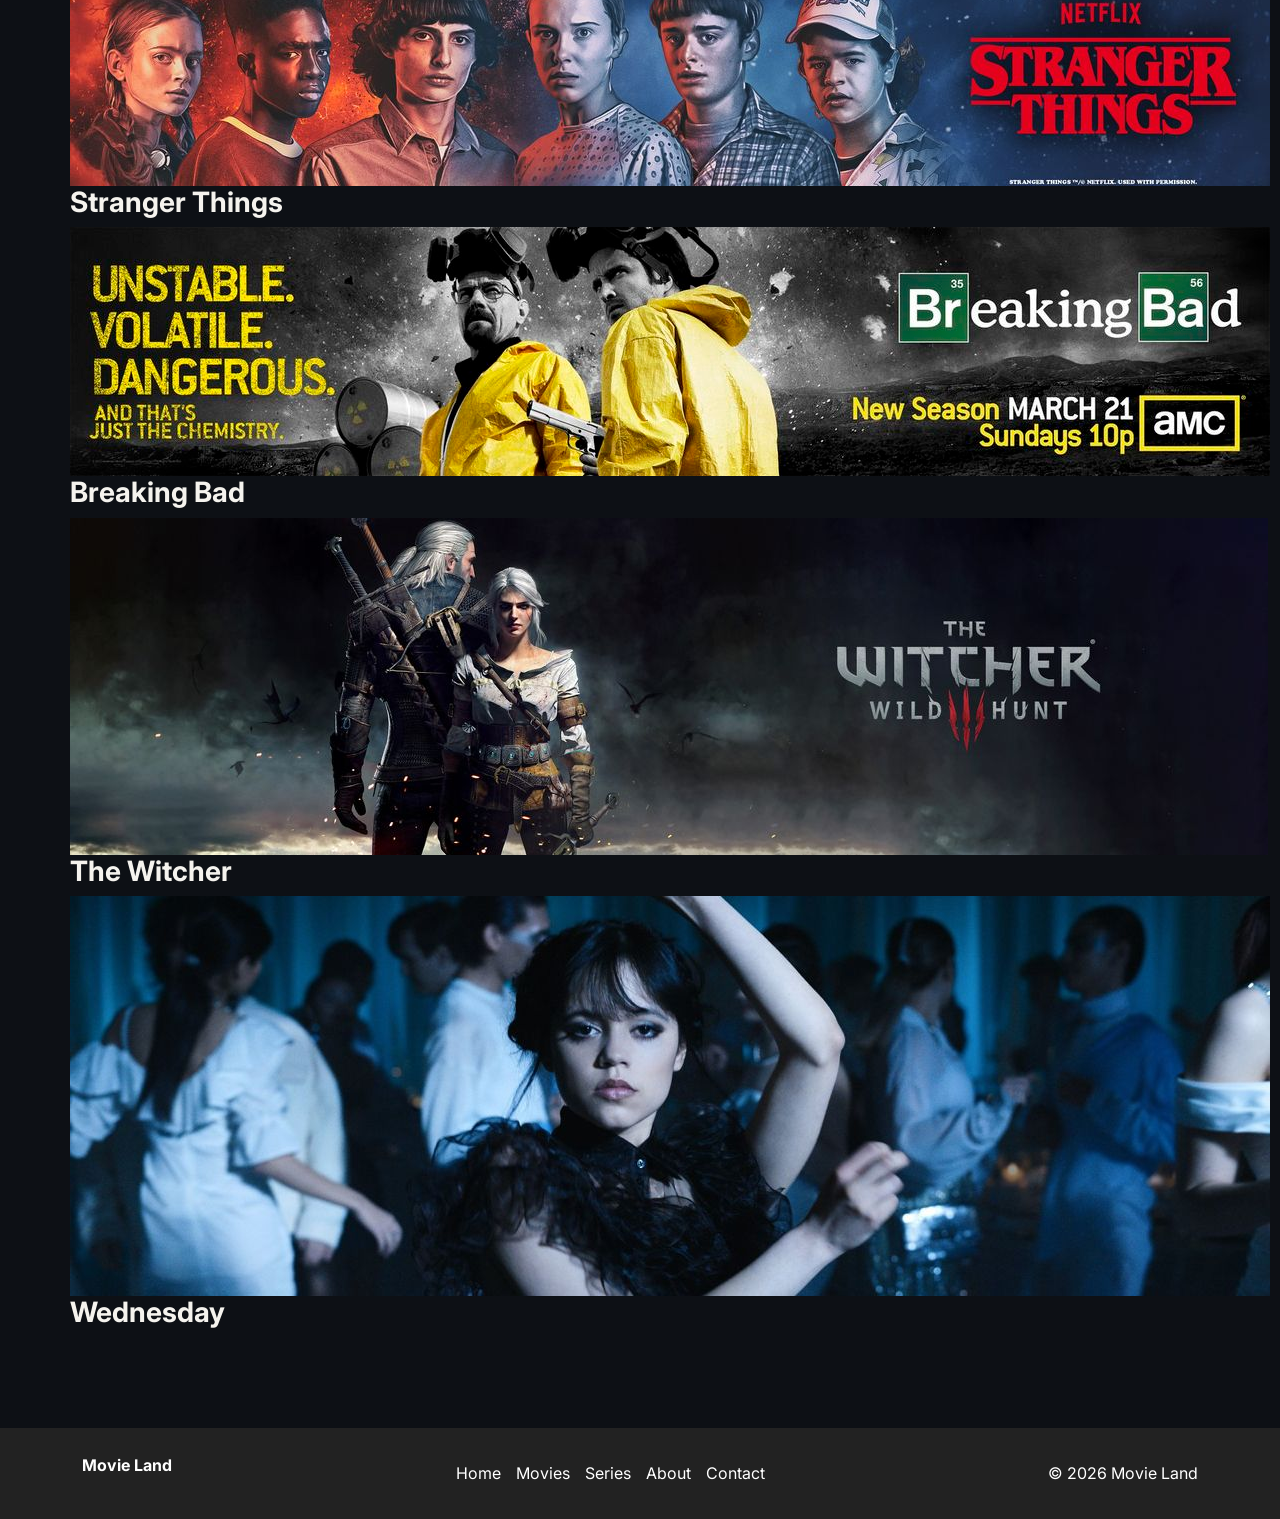
==== commit 9f066a90: "Add Bootstrap integration to  HTML files and remove redundant container styles" ====
--- a/index.html
+++ b/index.html
@@ -1,5 +1,5 @@
 <!DOCTYPE html>
-<html lang="en">
+<html lang="en" data-bs-theme="dark">
 <head>
   <meta charset="UTF-8">
   <meta name="viewport" content="width=device-width, initial-scale=1">
@@ -8,6 +8,7 @@
   <link rel="preconnect" href="https://fonts.googleapis.com">
   <link rel="preconnect" href="https://fonts.gstatic.com" crossorigin>
   <link href="https://fonts.googleapis.com/css2?family=Inter:wght@400;600;700&display=swap" rel="stylesheet">
+  <link href="https://cdn.jsdelivr.net/npm/bootstrap@5.3.3/dist/css/bootstrap.min.css" rel="stylesheet">
   <link href="css/style.css" rel="stylesheet">
 </head>
 <body>
@@ -112,6 +113,6 @@
       <p class="copyright">&copy; 2026 Movie Land</p>
     </div>
   </footer>
-
+<script src="https://cdn.jsdelivr.net/npm/bootstrap@5.3.3/dist/js/bootstrap.bundle.min.js"></script>
 </body>
 </html>
--- a/css/style.css
+++ b/css/style.css
@@ -1,47 +1,201 @@
+* {
+    box-sizing: border-box;
+}
+
 :root {
-  --bg: #0d1015;
-  --surface: #151a21;
-  --field: #1a1f27;
-  --border: #2d323a;
-  --text: #f5f3ee;
-  --muted: #a4a8b0;
-  --accent: #dcc18e;
-  --accent-dark: #171714;
+    --bg: #0d1015;
+    --surface: #151a21;
+    --field: #1a1f27;
+    --border: #2d323a;
+    --text: #f5f3ee;
+    --muted: #a4a8b0;
+    --accent: #dcc18e;
+    --accent-dark: #171714;
 }
 
 body {
-  margin: 0;
-  font-family: "Inter", sans-serif;
-  background-color: var(--bg);
-  color: var(--text);
-  line-height: 1.6;
+    margin: 0;
+    font-family: "Inter", sans-serif;
+    background-color: var(--bg);
+    color: var(--text);
+    line-height: 1.6;
 }
 
 h1,
 h2,
 h3 {
-  font-weight: 700;
+    font-weight: 700;
 }
 
 a {
-  color: var(--accent);
-  text-decoration: none;
+    color: var(--accent);
+    text-decoration: none;
 }
 
 a:hover {
-  color: var(--text);
+    color: var(--text);
 }
 
 .muted {
-  color: var(--muted);
+    color: var(--muted);
 }
 
 .star {
-  color: var(--accent);
-}
-
-.container {
-  max-width: 1100px;
-  margin: 0 auto;
-  padding: 0 20px;
-}+    color: var(--accent);
+}
+
+.site-header {
+    background-color: #222;
+    padding: 20px 0;
+}
+
+.site-header .container {
+    display: flex;
+    justify-content: space-between;
+    align-items: center;
+}
+
+.brand {
+    color: white;
+    text-decoration: none;
+    font-size: 24px;
+    font-weight: bold;
+}
+
+.nav-list {
+    display: flex;
+    gap: 20px;
+    list-style: none;
+    margin: 0;
+    padding: 0;
+}
+
+.nav-list a {
+    color: white;
+    text-decoration: none;
+}
+
+.nav-list a:hover,
+.nav-list a.active {
+    text-decoration: underline;
+}
+
+.site-footer {
+    background-color: #222;
+    color: white;
+    margin-top: 50px;
+    padding: 25px 0;
+}
+
+.footer-inner {
+    display: flex;
+    justify-content: space-between;
+    align-items: center;
+}
+
+.footer-links {
+    display: flex;
+    gap: 15px;
+    list-style: none;
+    margin: 0;
+    padding: 0;
+}
+
+.footer-links a {
+    color: white;
+    text-decoration: none;
+}
+
+.footer-brand {
+    font-weight: bold;
+}
+
+.copyright {
+    margin: 0;
+}
+
+.section {
+    padding: 40px 0;
+}
+
+.page-title {
+    font-size: 36px;
+    margin-bottom: 10px;
+}
+
+.section-title {
+    font-size: 28px;
+    margin-bottom: 20px;
+}
+
+.lead-text {
+    font-size: 18px;
+    color: #666;
+}
+
+.box {
+    padding: 20px;
+    background-color: white;
+    border: 1px solid #ddd;
+    margin-bottom: 20px;
+}
+
+.feature-list {
+    display: flex;
+    gap: 20px;
+}
+
+.feature-list .box {
+    flex: 1;
+}
+
+.btn-accent {
+    padding: 10px 20px;
+    border: none;
+    background-color: #222;
+    color: white;
+    cursor: pointer;
+}
+
+.btn-accent:hover {
+    background-color: #444;
+}
+
+.field {
+    margin-bottom: 20px;
+}
+
+.field label {
+    display: block;
+    margin-bottom: 6px;
+    font-weight: bold;
+}
+
+.field input,
+.field textarea {
+    width: 100%;
+    padding: 10px;
+    border: 1px solid #ccc;
+    font-family: Arial, sans-serif;
+}
+
+.contact-list {
+    padding-left: 20px;
+}
+
+table {
+    width: 100%;
+    border-collapse: collapse;
+    margin: 20px 0;
+}
+
+th,
+td {
+    padding: 12px;
+    border: 1px solid #ddd;
+    text-align: left;
+}
+
+th {
+    background-color: #f0f0f0;
+}
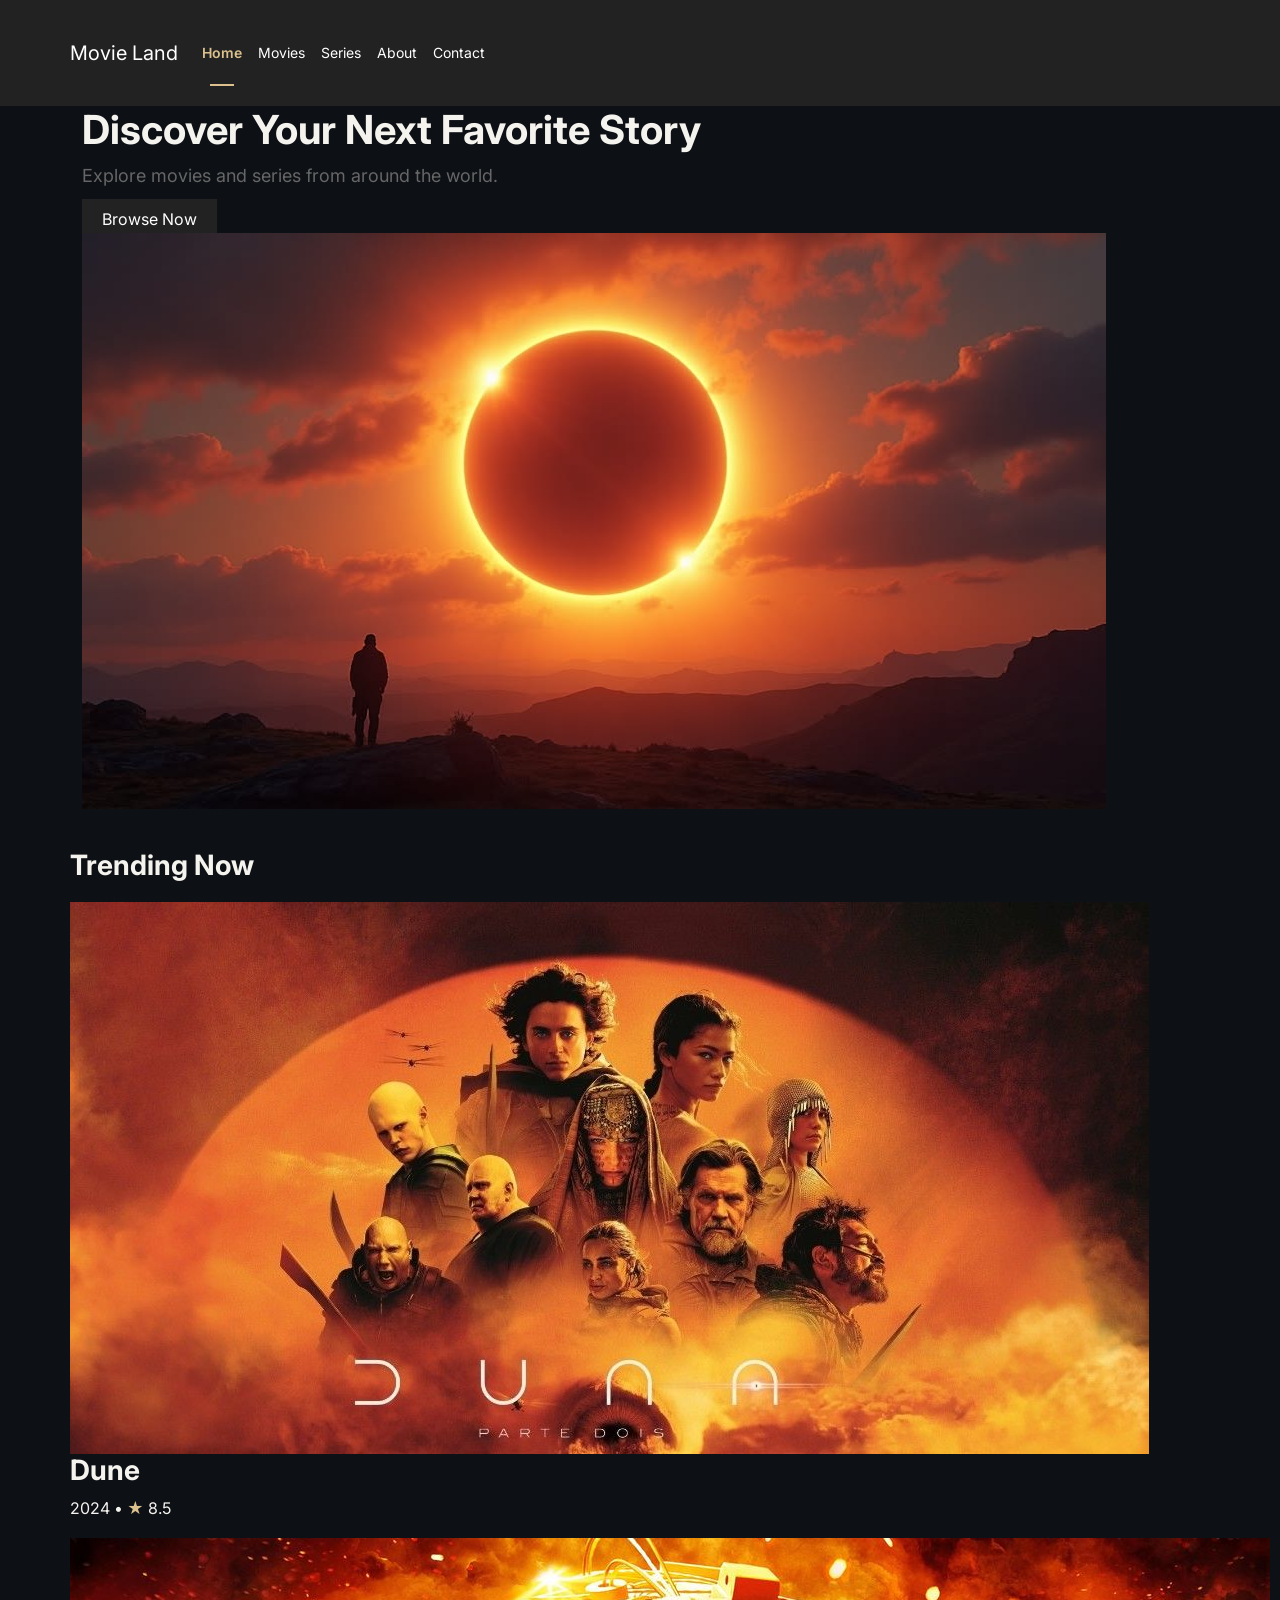
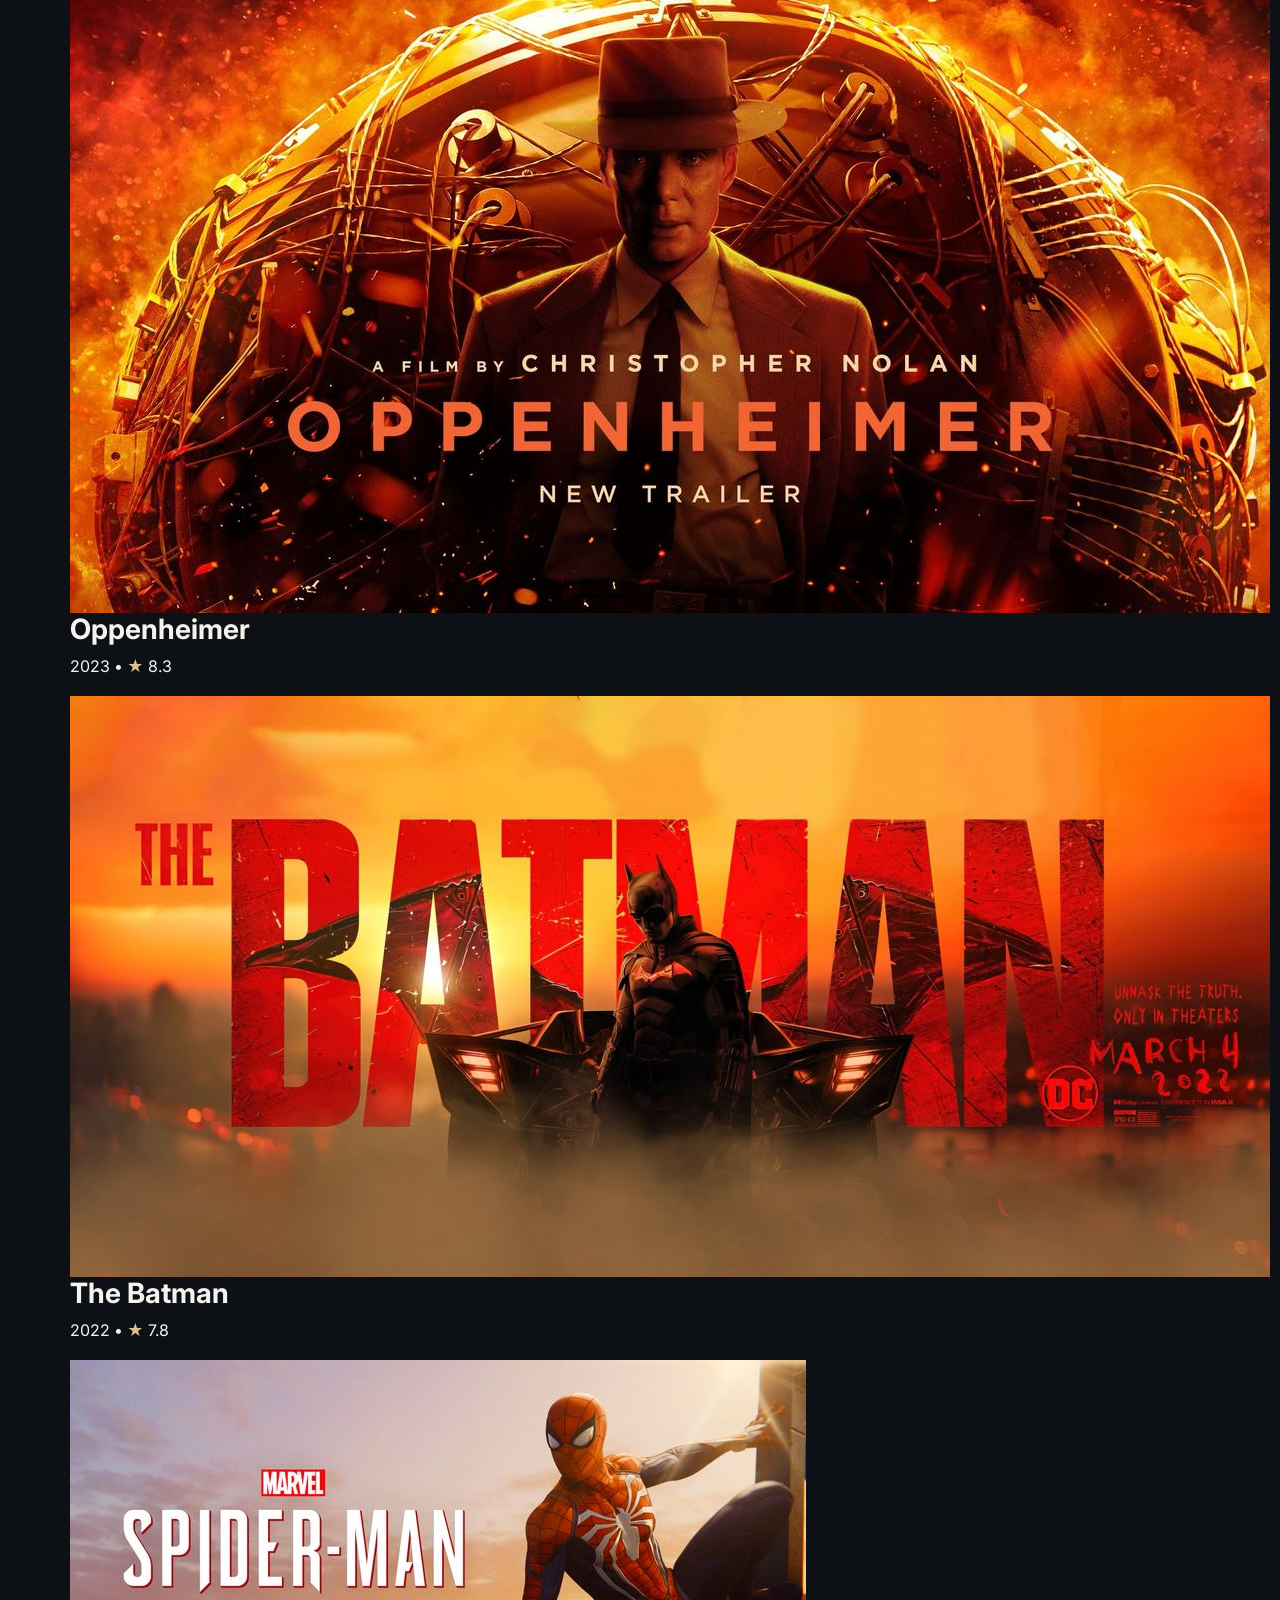
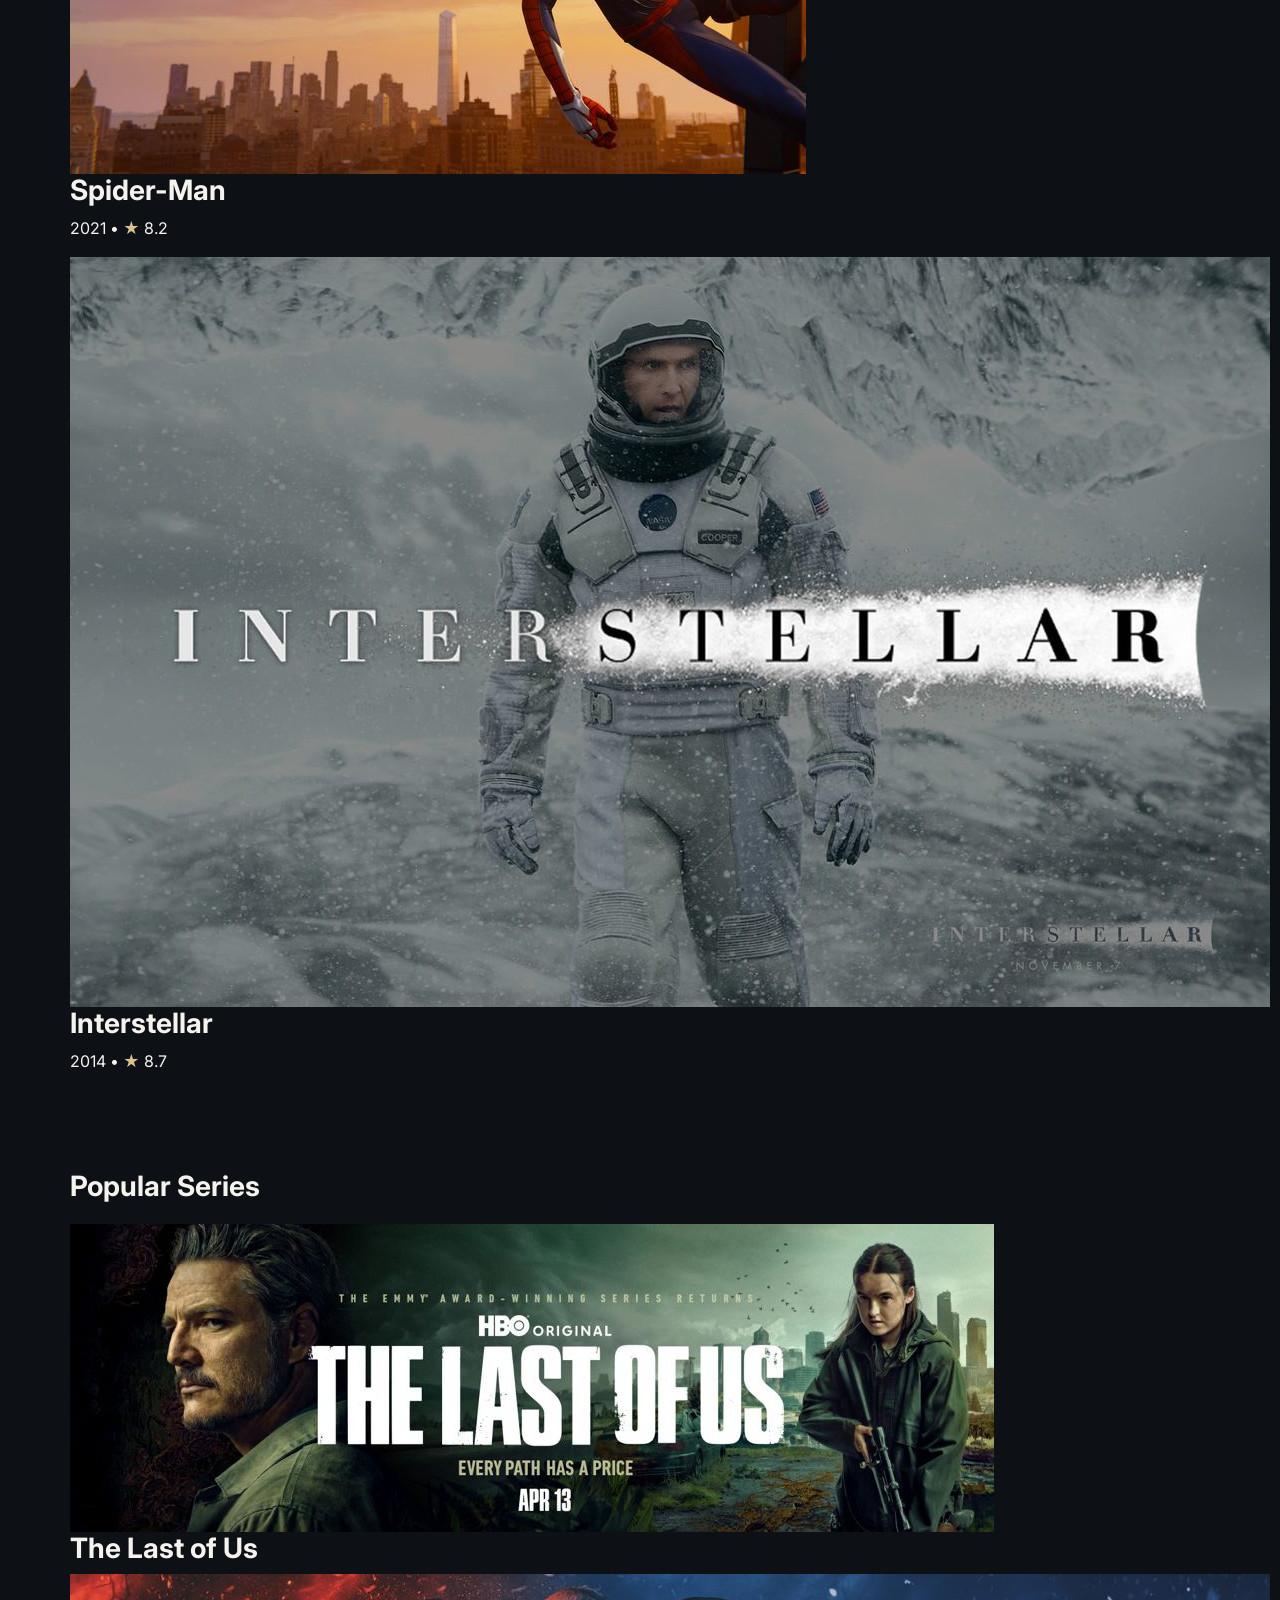
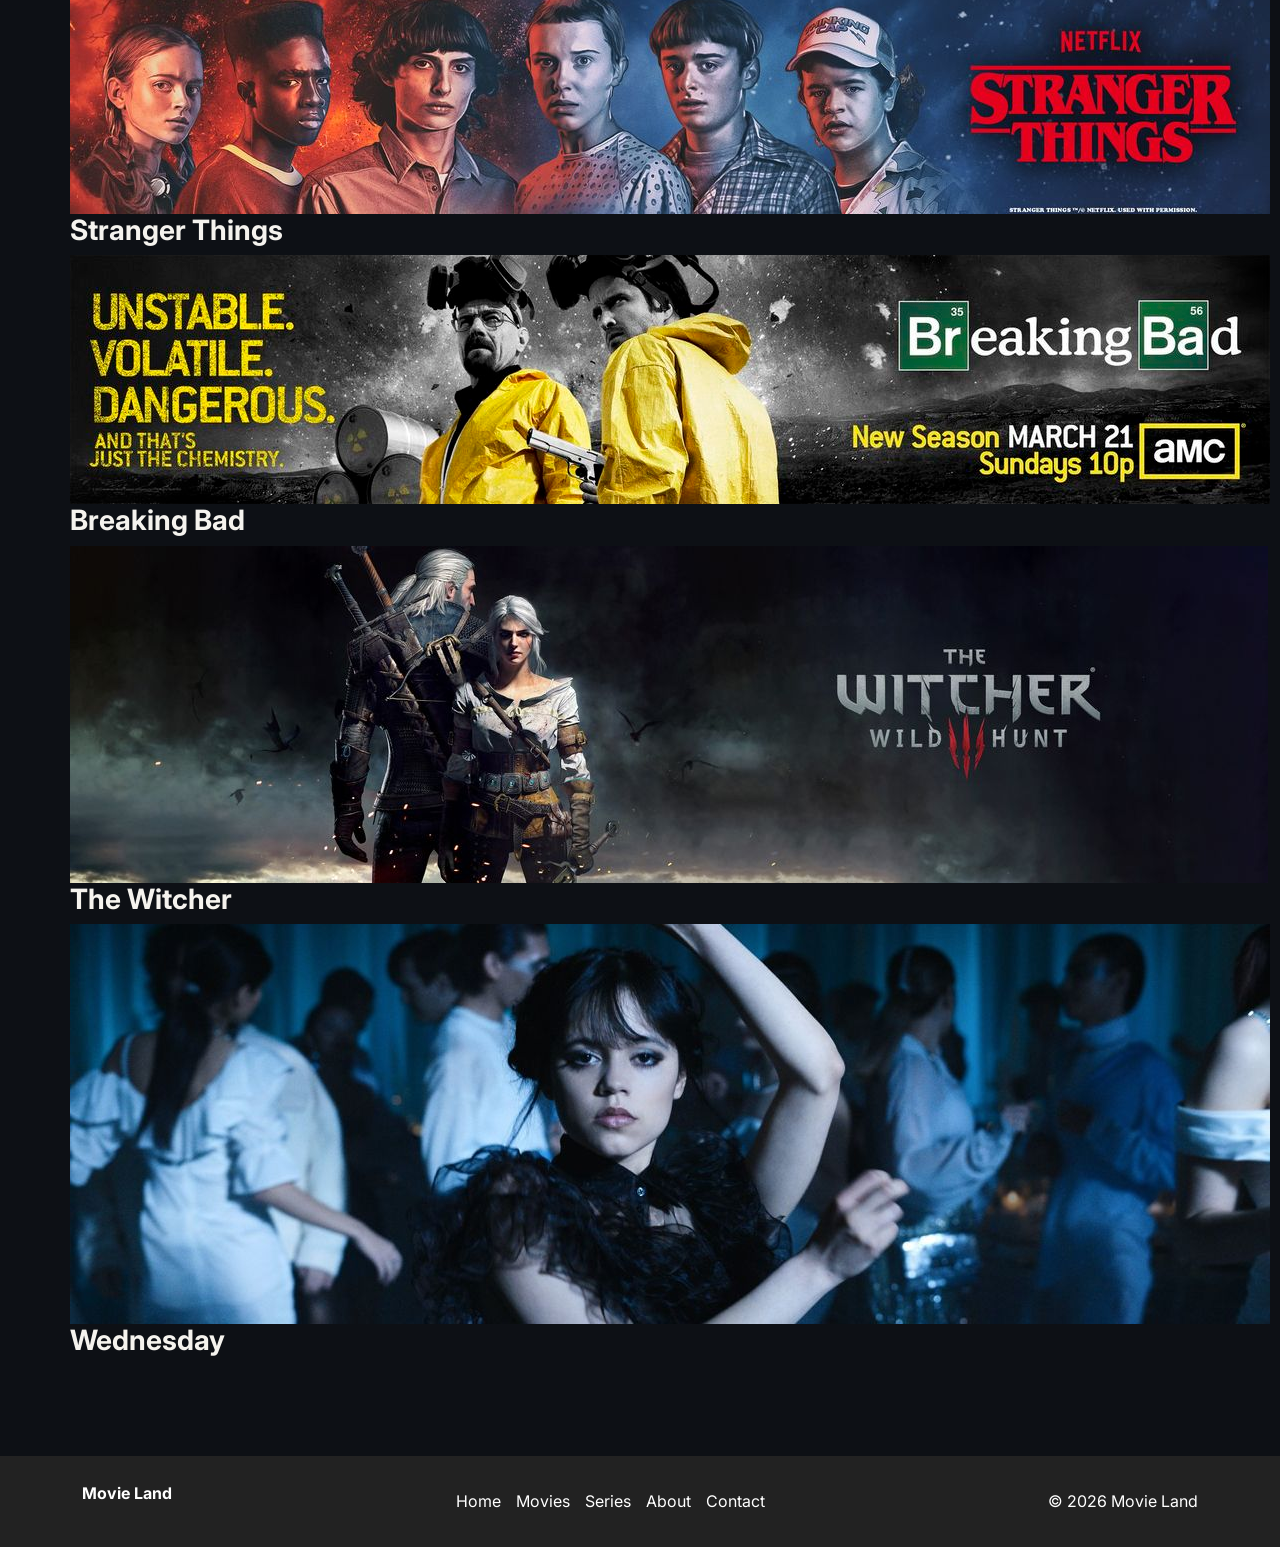
==== commit 504023e2: "Replace navigation with Bootstrap responsive navbar in index/movies/series page" ====
--- a/index.html
+++ b/index.html
@@ -14,18 +14,21 @@
 <body>
 
   <header class="site-header">
-    <div class="container">
-      <a class="brand" href="index.html">Movie Land</a>
-      <nav aria-label="Main navigation">
-        <ul class="nav-list">
-          <li><a class="active" aria-current="page" href="index.html">Home</a></li>
-          <li><a href="movies.html">Movies</a></li>
-          <li><a href="series.html">Series</a></li>
-          <li><a href="about.html">About</a></li>
-          <li><a href="contact.html">Contact</a></li>
+    <nav class="navbar navbar-expand-lg container" aria-label="Main navigation">
+      <a class="navbar-brand brand" href="index.html">Movie Land</a>
+      <button class="navbar-toggler" type="button" data-bs-toggle="collapse" data-bs-target="#mainNav" aria-controls="mainNav" aria-expanded="false" aria-label="Toggle navigation">
+        <span class="navbar-toggler-icon"></span>
+      </button>
+      <div class="collapse navbar-collapse" id="mainNav">
+        <ul class="navbar-nav">
+          <li class="nav-item"><a class="nav-link active" href="index.html" aria-current="page">Home</a></li>
+          <li class="nav-item"><a class="nav-link" href="movies.html">Movies</a></li>
+          <li class="nav-item"><a class="nav-link" href="series.html">Series</a></li>
+          <li class="nav-item"><a class="nav-link" href="about.html">About</a></li>
+          <li class="nav-item"><a class="nav-link" href="contact.html">Contact</a></li>
         </ul>
-      </nav>
-    </div>
+      </div>
+    </nav>
   </header>
 
   <main>
--- a/css/style.css
+++ b/css/style.css
@@ -55,30 +55,37 @@
     align-items: center;
 }
 
+.navbar {
+    --bs-navbar-padding-y: 0;
+    --bs-navbar-color: var(--muted);
+    --bs-navbar-hover-color: var(--text);
+    --bs-navbar-active-color: var(--accent);
+    --bs-navbar-toggler-border-color: var(--border);
+}
+
 .brand {
+    padding: 16px 0;
+}
+.navbar-nav .nav-link {
+    position: relative;
     color: white;
     text-decoration: none;
-    font-size: 24px;
-    font-weight: bold;
-}
-
-.nav-list {
-    display: flex;
-    gap: 20px;
-    list-style: none;
-    margin: 0;
-    padding: 0;
-}
-
-.nav-list a {
-    color: white;
-    text-decoration: none;
-}
-
-.nav-list a:hover,
-.nav-list a.active {
-    text-decoration: underline;
-}
+    padding: 22px 16px;
+    font-size: 14px;
+}
+
+.navbar-nav .nav-link.active {
+    font-weight: 600;
+}
+.navbar-nav .nav-link.active::after {
+    content: "";
+    position: absolute;
+    left: 16px;
+    right: 16px;
+    bottom: 0;
+    height: 2px;
+    background-color: var(--accent);
++}
 
 .site-footer {
     background-color: #222;
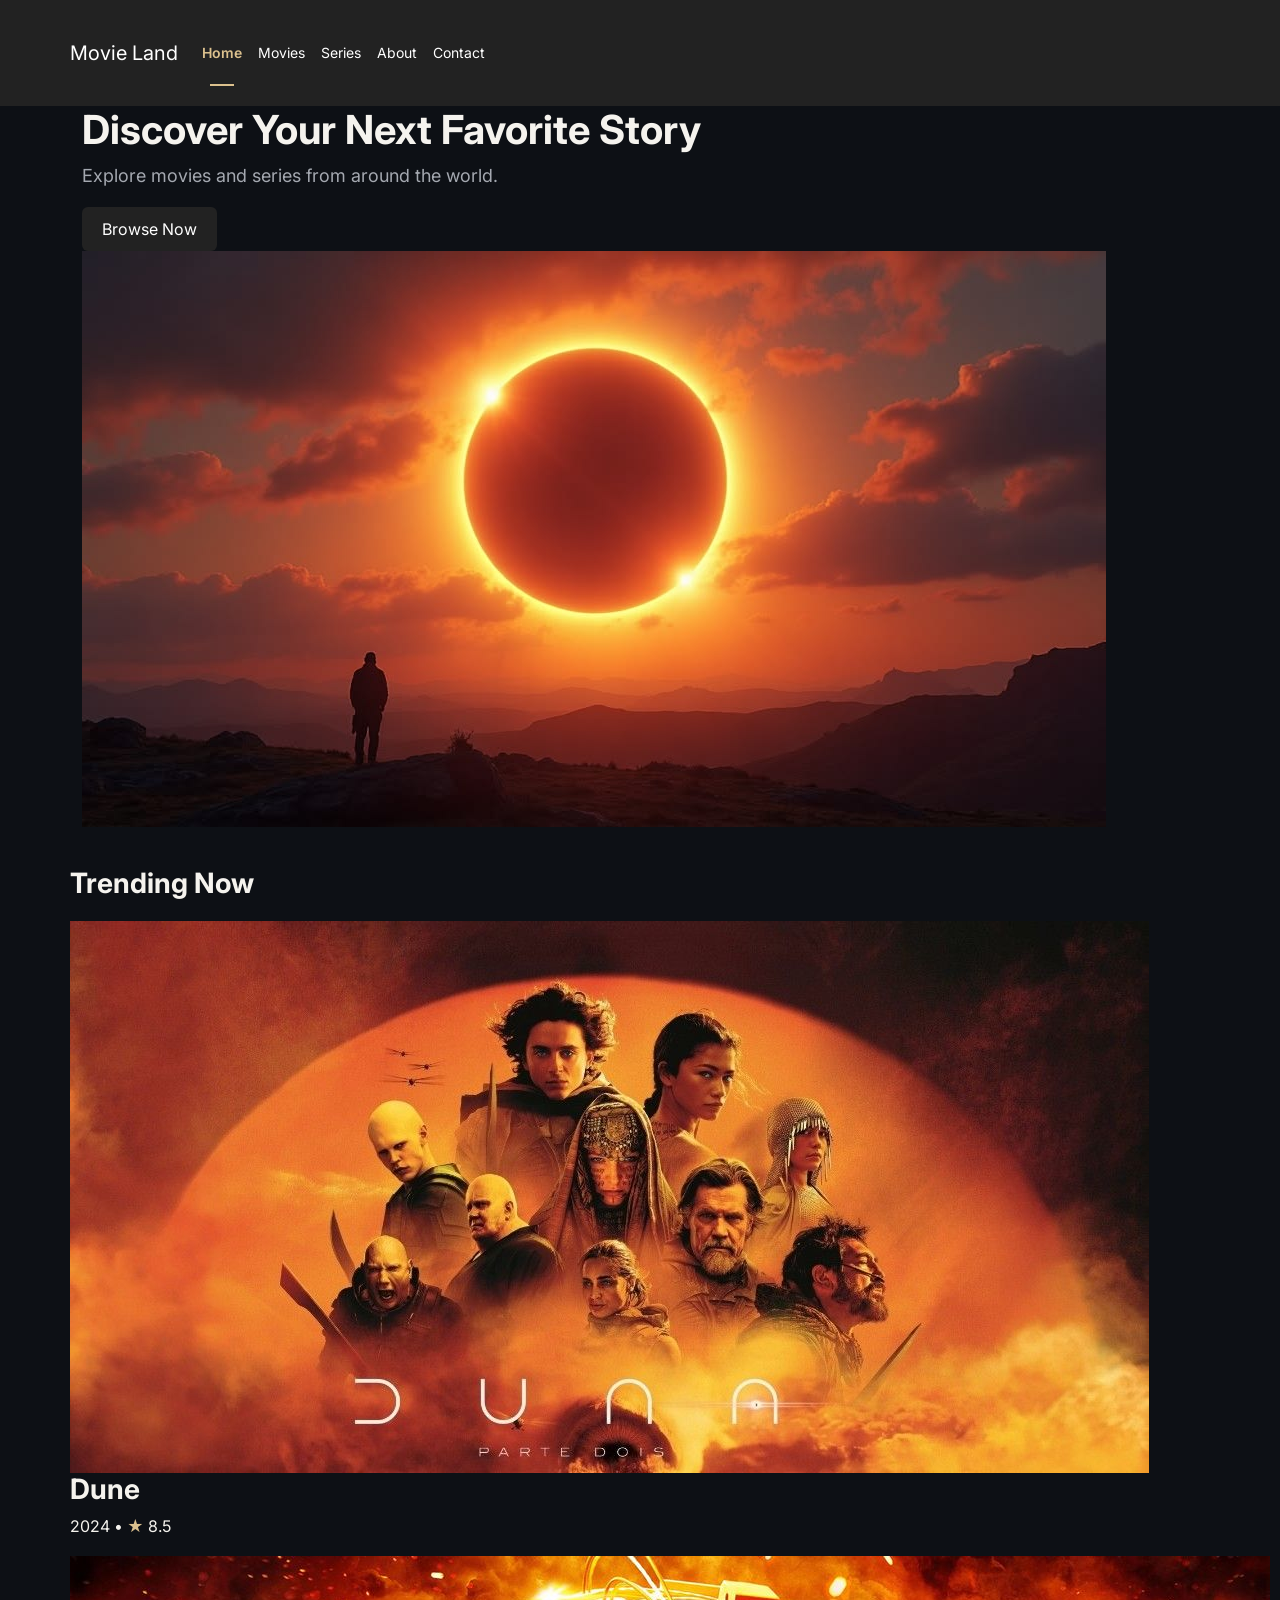
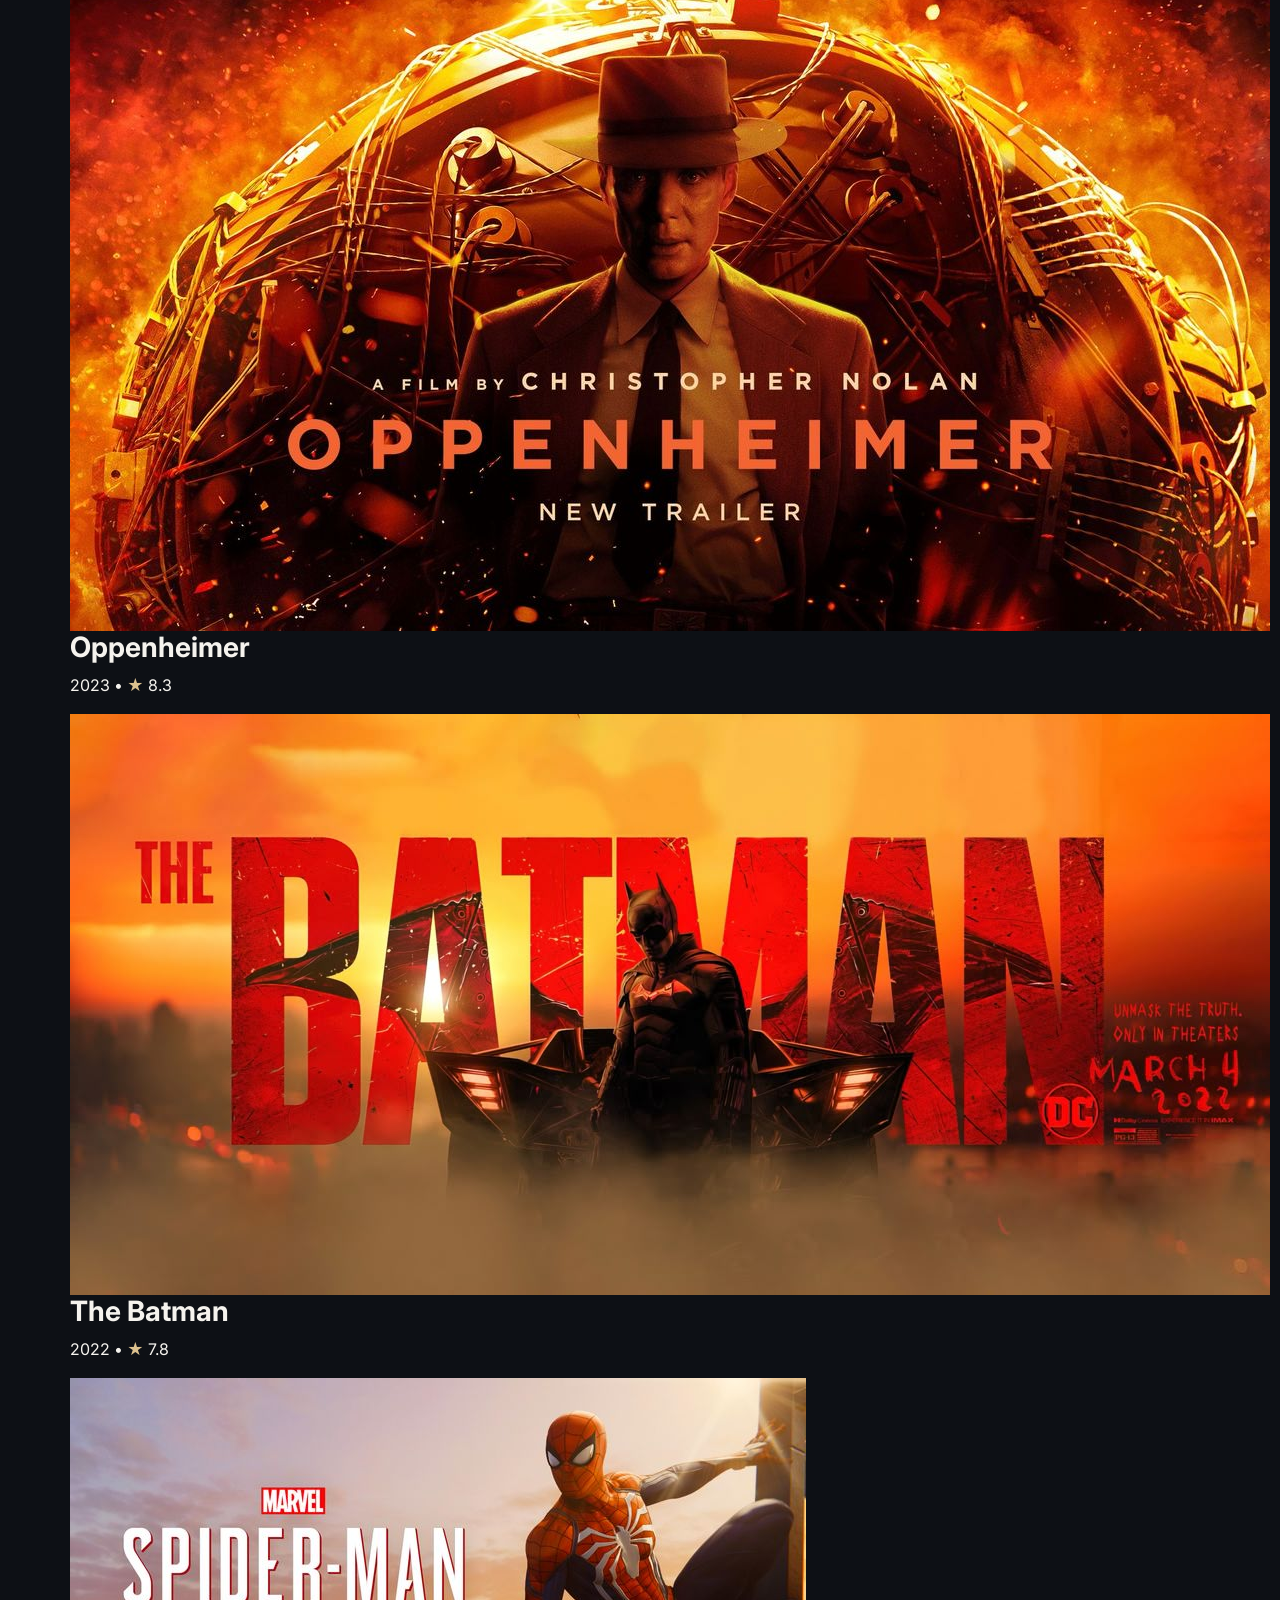
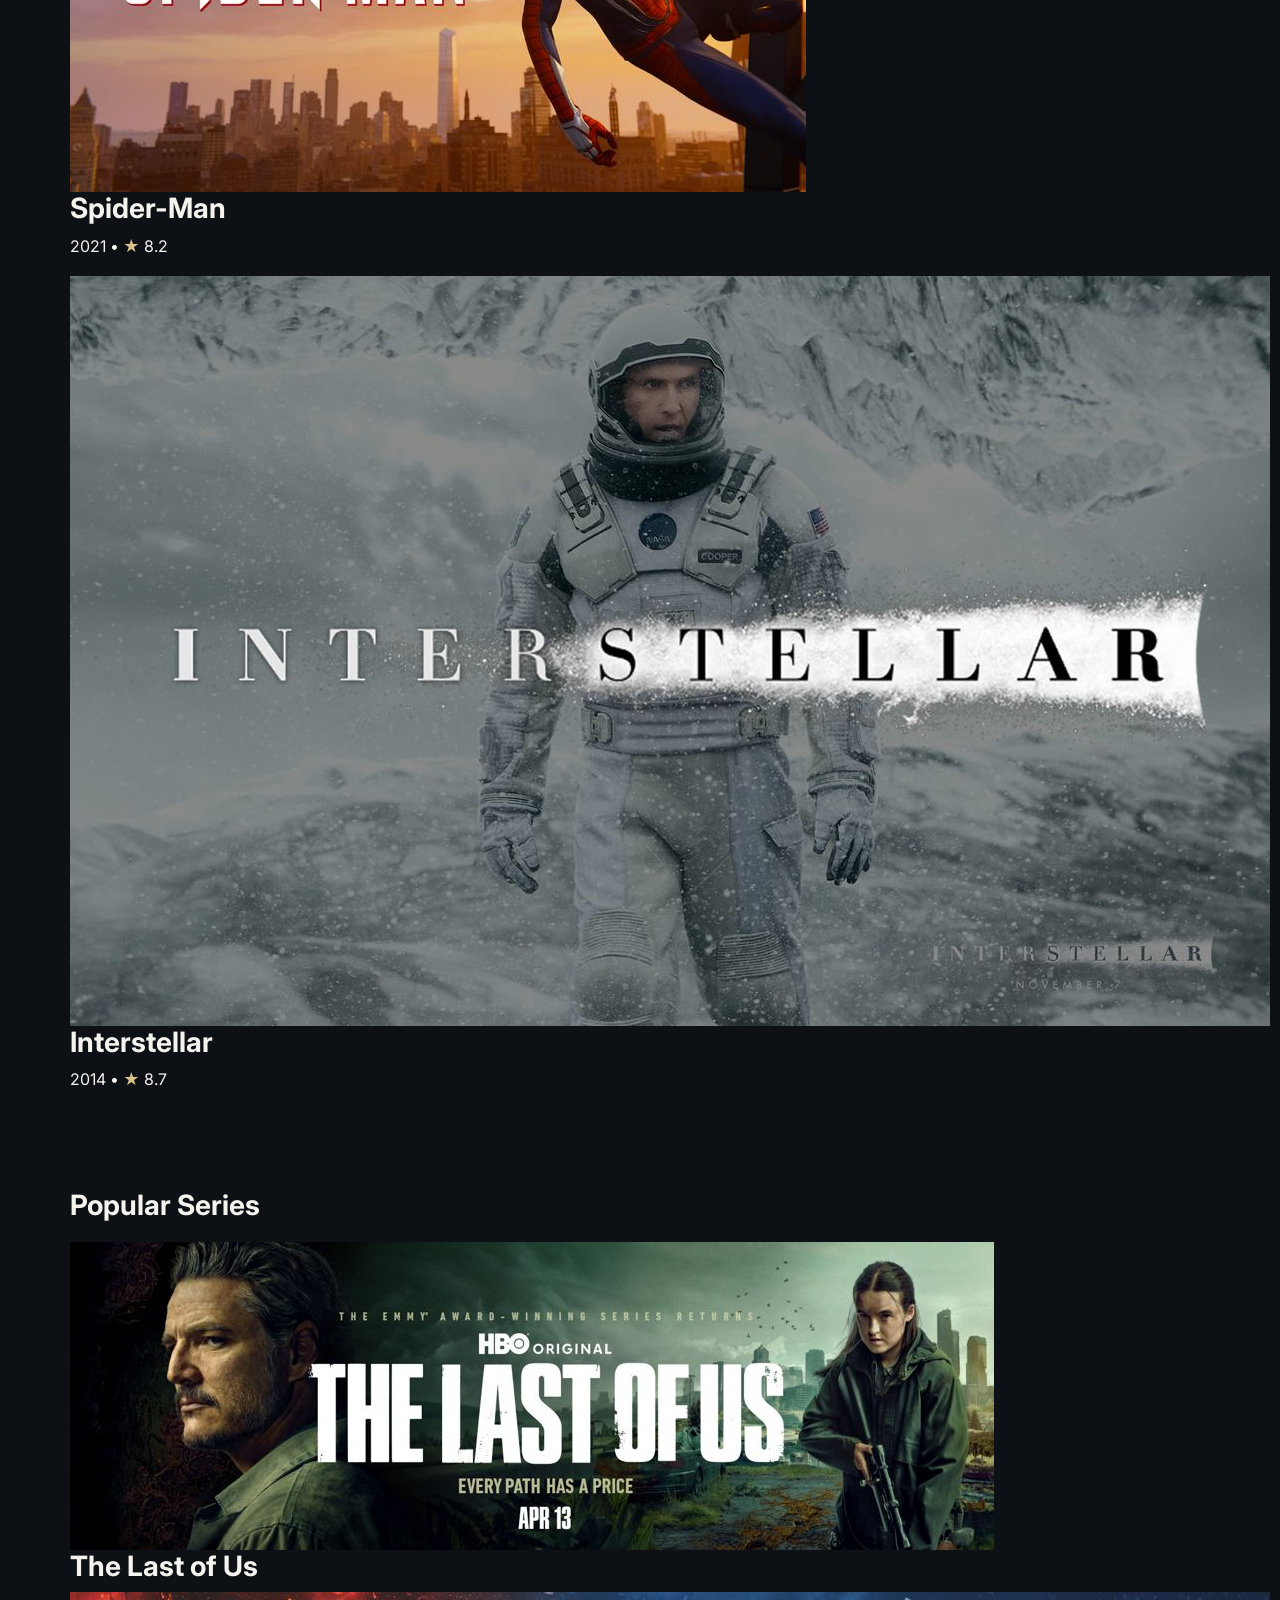
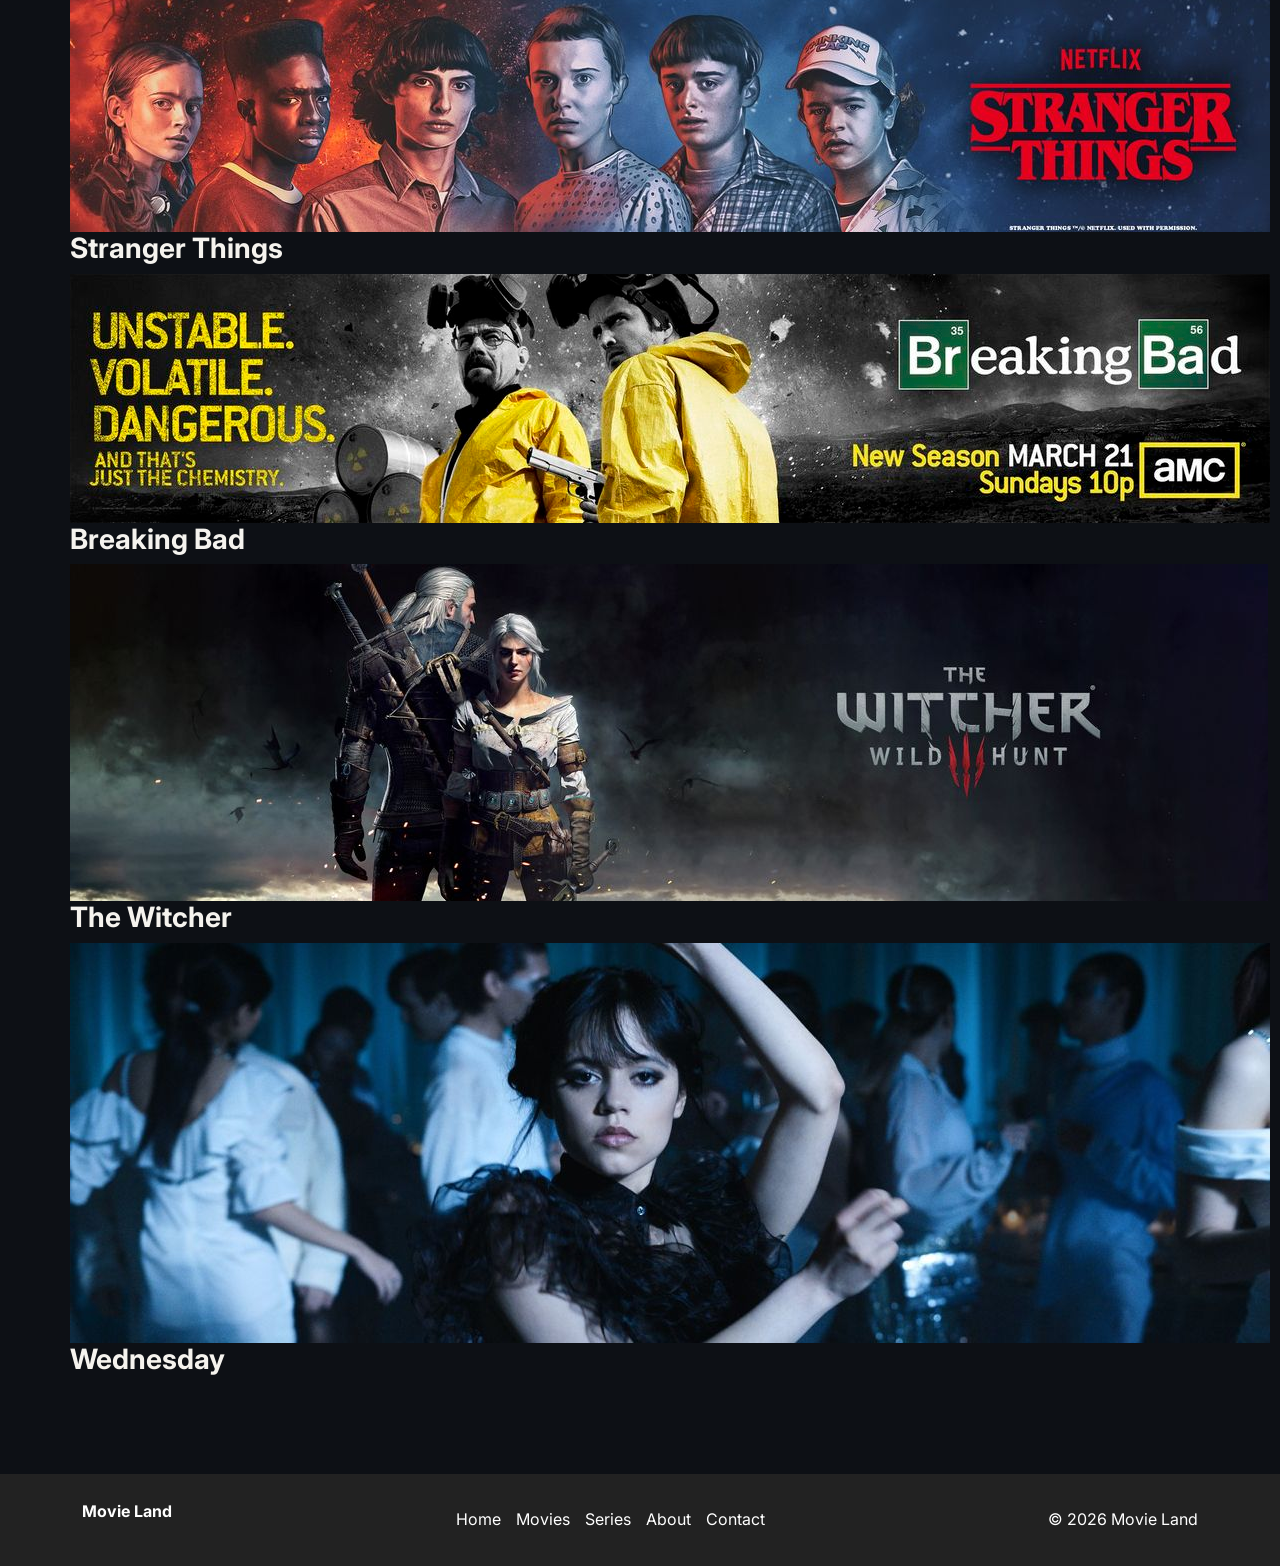
==== commit a37a48fe: "Use Bootstrap grid, cards, table, form and utility classes on main/movies/series page" ====
--- a/index.html
+++ b/index.html
@@ -11,7 +11,7 @@
   <link href="https://cdn.jsdelivr.net/npm/bootstrap@5.3.3/dist/css/bootstrap.min.css" rel="stylesheet">
   <link href="css/style.css" rel="stylesheet">
 </head>
-<body>
+<body class="d-flex flex-column min-vh-100">
 
   <header class="site-header">
     <nav class="navbar navbar-expand-lg container" aria-label="Main navigation">
@@ -31,13 +31,13 @@
     </nav>
   </header>
 
-  <main>
+  <main class="flex-grow-1">
     <section class="hero">
       <div class="container hero-inner">
         <div class="hero-text">
           <h1>Discover Your Next Favorite Story</h1>
           <p class="lead-text">Explore movies and series from around the world.</p>
-          <a class="btn-accent" href="movies.html">Browse Now</a>
+          <a class="btn btn-accent" href="movies.html">Browse Now</a>
         </div>
         <img class="artwork hero-img" src="images/front.jpg" alt="A lone traveler on a dark mountain ridge under an eclipse">
       </div>
--- a/css/style.css
+++ b/css/style.css
@@ -66,6 +66,7 @@
 .brand {
     padding: 16px 0;
 }
+
 .navbar-nav .nav-link {
     position: relative;
     color: white;
@@ -77,6 +78,7 @@
 .navbar-nav .nav-link.active {
     font-weight: 600;
 }
+
 .navbar-nav .nav-link.active::after {
     content: "";
     position: absolute;
@@ -85,7 +87,7 @@
     bottom: 0;
     height: 2px;
     background-color: var(--accent);
-+}
+}
 
 .site-footer {
     background-color: #222;
@@ -137,13 +139,13 @@
 
 .lead-text {
     font-size: 18px;
-    color: #666;
+    color: var(--muted);
 }
 
 .box {
     padding: 20px;
-    background-color: white;
-    border: 1px solid #ddd;
+    background-color: var(--surface);
+    border: 1px solid var(--border);
     margin-bottom: 20px;
 }
 
@@ -168,41 +170,33 @@
     background-color: #444;
 }
 
-.field {
-    margin-bottom: 20px;
-}
-
-.field label {
-    display: block;
-    margin-bottom: 6px;
-    font-weight: bold;
-}
-
-.field input,
-.field textarea {
-    width: 100%;
-    padding: 10px;
-    border: 1px solid #ccc;
-    font-family: Arial, sans-serif;
-}
-
 .contact-list {
     padding-left: 20px;
 }
 
-table {
-    width: 100%;
-    border-collapse: collapse;
-    margin: 20px 0;
-}
-
-th,
-td {
-    padding: 12px;
-    border: 1px solid #ddd;
-    text-align: left;
-}
-
-th {
-    background-color: #f0f0f0;
-}
+.table {
+    --bs-table-bg: transparent;
+    --bs-table-color: var(--text);
+    --bs-table-border-color: var(--border);
+}
+
+.table caption {
+    color: var(--muted);
+}
+
+.table thead th {
+    color: var(--accent);
+}
+
+.form-control {
+    color: var(--text);
+    background-color: var(--field);
+    border: 1px solid var(--border);
+}
+
+.form-control:focus {
+    color: var(--text);
+    background-color: var(--field);
+    border-color: var(--accent);
+    box-shadow: none;
+}
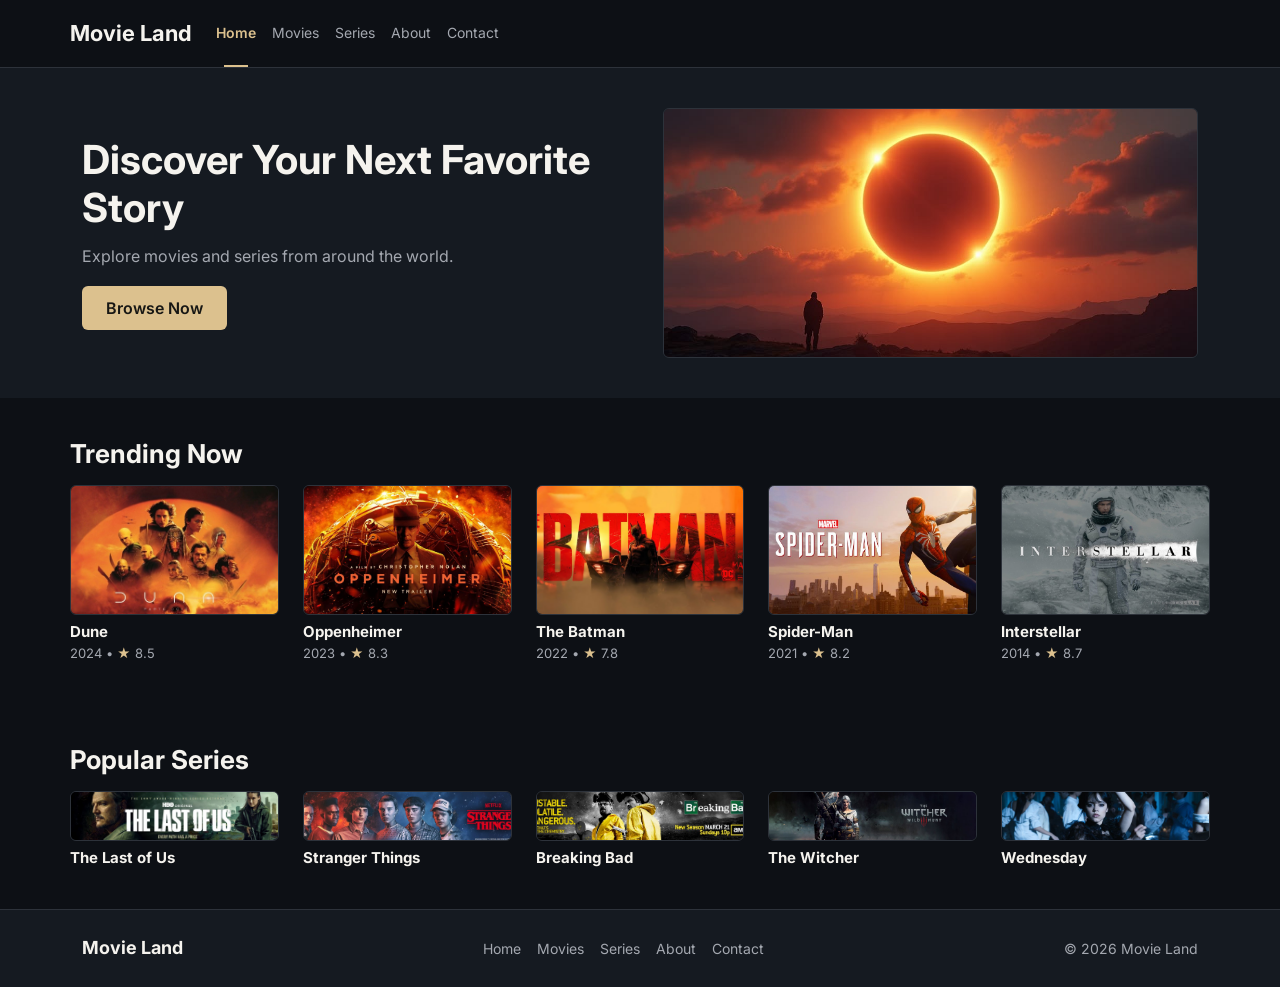
==== commit ecd26219: "fixing names and details" ====
--- a/index.html
+++ b/index.html
@@ -86,7 +86,7 @@
           <h3>Stranger Things</h3>
         </article>
         <article class="series-card">
-          <img class="artwork artwork-wide" src="images/Breaking Bad.jpg" alt="Scene from Breaking Bad">
+          <img class="artwork artwork-wide" src="images/Breaking_Bad.jpg" alt="Scene from Breaking Bad">
           <h3>Breaking Bad</h3>
         </article>
         <article class="series-card">
--- a/css/style.css
+++ b/css/style.css
@@ -1,7 +1,3 @@
-* {
-    box-sizing: border-box;
-}
-
 :root {
     --bg: #0d1015;
     --surface: #151a21;
@@ -13,6 +9,10 @@
     --accent-dark: #171714;
 }
 
+* {
+    box-sizing: border-box;
+}
+
 body {
     margin: 0;
     font-family: "Inter", sans-serif;
@@ -45,14 +45,15 @@
 }
 
 .site-header {
-    background-color: #222;
-    padding: 20px 0;
-}
-
-.site-header .container {
-    display: flex;
-    justify-content: space-between;
-    align-items: center;
+    background-color: var(--bg);
+    border-bottom: 1px solid var(--border);
+}
+
+.brand {
+    padding: 16px 0;
+    font-size: 22px;
+    font-weight: 700;
+    color: var(--text);
 }
 
 .navbar {
@@ -63,14 +64,8 @@
     --bs-navbar-toggler-border-color: var(--border);
 }
 
-.brand {
-    padding: 16px 0;
-}
-
 .navbar-nav .nav-link {
     position: relative;
-    color: white;
-    text-decoration: none;
     padding: 22px 16px;
     font-size: 14px;
 }
@@ -89,89 +84,144 @@
     background-color: var(--accent);
 }
 
-.site-footer {
-    background-color: #222;
-    color: white;
-    margin-top: 50px;
-    padding: 25px 0;
-}
-
-.footer-inner {
-    display: flex;
-    justify-content: space-between;
-    align-items: center;
-}
-
-.footer-links {
-    display: flex;
-    gap: 15px;
-    list-style: none;
-    margin: 0;
-    padding: 0;
-}
-
-.footer-links a {
-    color: white;
-    text-decoration: none;
-}
-
-.footer-brand {
-    font-weight: bold;
-}
-
-.copyright {
-    margin: 0;
-}
-
 .section {
     padding: 40px 0;
 }
 
+.section-title {
+    margin: 0 0 16px;
+    font-size: 26px;
+}
+
 .page-title {
-    font-size: 36px;
-    margin-bottom: 10px;
-}
-
-.section-title {
-    font-size: 28px;
-    margin-bottom: 20px;
+    margin: 0 0 8px;
+    font-size: 34px;
 }
 
 .lead-text {
-    font-size: 18px;
-    color: var(--muted);
-}
-
-.box {
-    padding: 20px;
+    margin: 0 0 16px;
+    color: var(--muted);
+}
+
+.btn-accent {
+    display: inline-block;
+    padding: 10px 24px;
+    font-weight: 600;
+    color: var(--accent-dark);
+    background-color: var(--accent);
+    border: 0;
+    border-radius: 6px;
+    cursor: pointer;
+}
+
+.btn-accent:hover {
+    color: var(--accent-dark);
+    background-color: #e9d2a3;
+}
+
+.artwork {
+    display: block;
+    width: 100%;
+    height: 130px;
+    object-fit: cover;
+    background-color: var(--field);
+    border: 1px solid var(--border);
+    border-radius: 6px;
+}
+
+.artwork-wide {
+    height: 50px;
+}
+
+.movie-card h3,
+.series-card h3 {
+    margin: 8px 0 2px;
+    font-size: 15px;
+}
+
+.card-meta {
+    margin: 0;
+    font-size: 13px;
+    color: var(--muted);
+}
+
+.show-card {
     background-color: var(--surface);
     border: 1px solid var(--border);
-    margin-bottom: 20px;
-}
-
-.feature-list {
+    border-radius: 8px;
+}
+
+.show-card .artwork {
+    height: 160px;
+    border: 0;
+}
+
+.show-body {
+    padding: 16px;
+}
+
+.show-body h2 {
+    margin: 0 0 4px;
+    font-size: 19px;
+}
+
+.show-body p {
+    margin: 0 0 8px;
+}
+
+.card-grid {
+    display: grid;
+    grid-template-columns: repeat(5, 1fr);
+    gap: 24px;
+}
+
+.hero {
+    padding: 40px 0;
+    background-color: var(--surface);
+}
+
+.hero-inner {
     display: flex;
-    gap: 20px;
-}
-
-.feature-list .box {
+    align-items: center;
+    justify-content: space-between;
+    gap: 48px;
+}
+
+.hero-text {
     flex: 1;
 }
 
-.btn-accent {
-    padding: 10px 20px;
-    border: none;
-    background-color: #222;
-    color: white;
-    cursor: pointer;
-}
-
-.btn-accent:hover {
-    background-color: #444;
+.hero-text h1 {
+    margin: 0 0 12px;
+    font-size: 40px;
+}
+
+.hero-img {
+    flex: 1;
+    height: 250px;
+}
+
+.box {
+    padding: 24px;
+    background-color: var(--surface);
+    border: 1px solid var(--border);
+    border-radius: 8px;
+}
+
+.box h2,
+.box h3 {
+    margin-top: 0;
+    font-size: 18px;
+}
+
+.box p {
+    margin-bottom: 0;
 }
 
 .contact-list {
-    padding-left: 20px;
+    margin: 0;
+    padding: 0;
+    list-style: none;
 }
 
 .table {
@@ -192,6 +242,7 @@
     color: var(--text);
     background-color: var(--field);
     border: 1px solid var(--border);
+    border-radius: 6px;
 }
 
 .form-control:focus {
@@ -199,4 +250,97 @@
     background-color: var(--field);
     border-color: var(--accent);
     box-shadow: none;
+}
+
+.site-footer {
+    padding: 24px 0;
+    background-color: var(--surface);
+    border-top: 1px solid var(--border);
+}
+
+.footer-inner {
+    display: flex;
+    align-items: center;
+    justify-content: space-between;
+    gap: 16px;
+}
+
+.footer-brand {
+    margin: 0;
+    font-size: 18px;
+    font-weight: 700;
+}
+
+.footer-links {
+    display: flex;
+    gap: 16px;
+    margin: 0;
+    padding: 0;
+    list-style: none;
+}
+
+.footer-links a,
+.copyright {
+    font-size: 14px;
+    color: var(--muted);
+}
+
+.copyright {
+    margin: 0;
+}
+
+@media (max-width: 991.98px) {
+    .navbar-nav .nav-link {
+        padding: 10px 0;
+    }
+
+    .navbar-nav .nav-link.active::after {
+        display: none;
+    }
+
+    .hero-inner {
+        flex-direction: column;
+        align-items: flex-start;
+        gap: 24px;
+    }
+
+    .hero-img {
+        width: 100%;
+        height: 220px;
+    }
+
+    .card-grid {
+        grid-template-columns: repeat(3, 1fr);
+    }
+}
+
+@media (max-width: 575.98px) {
+    .hero-text h1 {
+        font-size: 30px;
+    }
+
+    .hero-img {
+        height: 170px;
+    }
+
+    .page-title {
+        font-size: 28px;
+    }
+
+    .card-grid {
+        grid-template-columns: repeat(2, 1fr);
+        gap: 16px;
+    }
+
+    .footer-inner {
+        flex-direction: column;
+        text-align: center;
+        gap: 8px;
+    }
+
+    .footer-links {
+        flex-wrap: wrap;
+        justify-content: center;
+    }
+
 }
